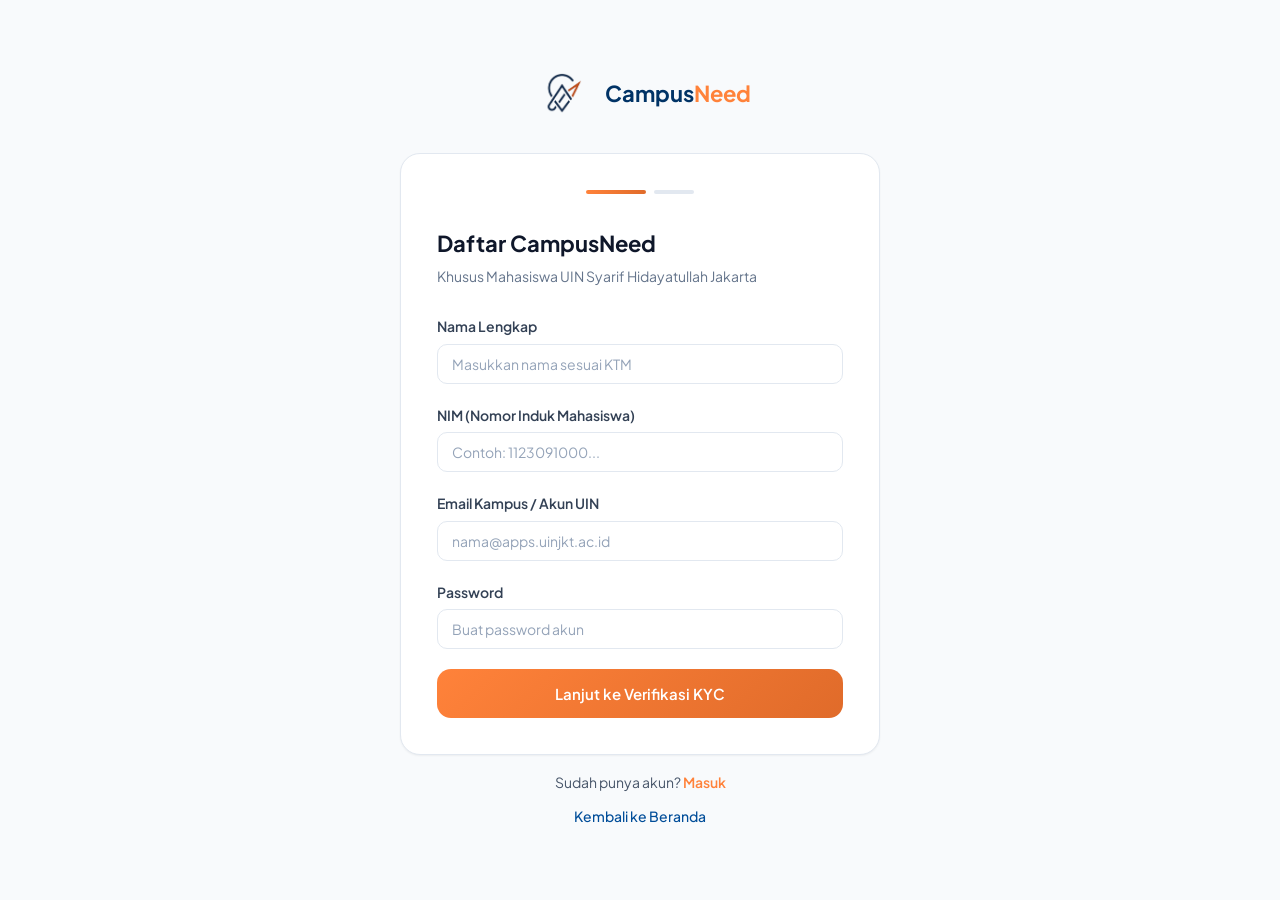
==== daftar.html @ 5a242e69 "initial commit" ====
<!DOCTYPE html>
<html lang="id">
<head>
  <meta charset="UTF-8" />
  <meta name="viewport" content="width=device-width, initial-scale=1.0" />
  <title>Daftar Akun — CampusNeed</title>
  <link href="https://fonts.googleapis.com/css2?family=Plus+Jakarta+Sans:wght@400;500;600;700;800&display=swap" rel="stylesheet" />
  <link rel="stylesheet" href="dashboard-style.css" />
</head>
<body style="display: flex; justify-content: center; align-items: center; min-height: 100vh; padding: 20px;">

  <div style="width: 100%; max-width: 480px;">
    <!-- Logo -->
    <div style="text-align: center; margin-bottom: 32px;">
      <a href="index.html" style="display: inline-flex; align-items: center; gap: 10px; text-decoration: none;">
        <img src="logo-tr.png" alt="CampusNeed" style="height: 42px;">
        <span style="font-size: 22px; font-weight: 700; color: var(--blue-800);">Campus<span style="color: var(--orange-600);">Need</span></span>
      </a>
    </div>

    <div class="card" style="padding: 36px;">
      <!-- Step Indicator -->
      <div class="step-indicator">
        <div class="step-dot active" id="dot1"></div>
        <div class="step-dot" id="dot2"></div>
      </div>

      <!-- Step 1: Data Diri -->
      <div class="form-step active" id="step1">
        <h2 style="font-size: 22px; font-weight: 700; color: var(--slate-900); margin-bottom: 4px;">Daftar CampusNeed</h2>
        <p style="font-size: 14px; color: var(--slate-500); margin-bottom: 28px;">Khusus Mahasiswa UIN Syarif Hidayatullah Jakarta</p>

        <div class="form-group">
          <label class="form-label" for="nama">Nama Lengkap</label>
          <input type="text" id="nama" class="form-input" placeholder="Masukkan nama sesuai KTM" required />
        </div>

        <div class="form-group">
          <label class="form-label" for="nim">NIM (Nomor Induk Mahasiswa)</label>
          <input type="text" id="nim" class="form-input" placeholder="Contoh: 1123091000..." required />
        </div>

        <div class="form-group">
          <label class="form-label" for="email">Email Kampus / Akun UIN</label>
          <input type="email" id="email" class="form-input" placeholder="nama@apps.uinjkt.ac.id" required />
        </div>

        <div class="form-group">
          <label class="form-label" for="password">Password</label>
          <input type="password" id="password" class="form-input" placeholder="Buat password akun" required />
        </div>

        <button type="button" class="btn btn-primary btn-block btn-lg" onclick="goToStep2()">Lanjut ke Verifikasi KYC</button>
      </div>

      <!-- Step 2: KYC Verification -->
      <div class="form-step" id="step2">
        <h2 style="font-size: 22px; font-weight: 700; color: var(--slate-900); margin-bottom: 4px;">Verifikasi Identitas (KYC)</h2>
        <p style="font-size: 14px; color: var(--slate-500); margin-bottom: 28px;">Upload foto KTP dan selfie dengan KTP untuk keamanan transaksi</p>

        <!-- Upload KTP -->
        <div class="form-group">
          <label class="form-label">Foto KTP</label>
          <div class="file-upload-area" id="ktpUploadArea" onclick="document.getElementById('ktpFile').click()">
            <input type="file" id="ktpFile" accept="image/*" style="display: none;" onchange="previewFile(this, 'ktpPreview', 'ktpUploadArea')" />
            <div class="file-upload-icon">
              <svg width="40" height="40" viewBox="0 0 24 24" fill="none" stroke="var(--slate-400)" stroke-width="1.5"><rect x="2" y="5" width="20" height="14" rx="2"/><line x1="2" y1="10" x2="22" y2="10"/></svg>
            </div>
            <div class="file-upload-text">Klik untuk upload <strong>foto KTP</strong></div>
            <p style="font-size: 12px; color: var(--slate-400); margin-top: 4px;">JPG, PNG - Maks 5MB</p>
            <img id="ktpPreview" class="file-preview" style="display: none;" />
          </div>
        </div>

        <!-- Upload Selfie with KTP -->
        <div class="form-group">
          <label class="form-label">Selfie dengan KTP</label>
          <div class="file-upload-area" id="selfieUploadArea" onclick="document.getElementById('selfieFile').click()">
            <input type="file" id="selfieFile" accept="image/*" style="display: none;" onchange="previewFile(this, 'selfiePreview', 'selfieUploadArea')" />
            <div class="file-upload-icon">
              <svg width="40" height="40" viewBox="0 0 24 24" fill="none" stroke="var(--slate-400)" stroke-width="1.5"><path d="M20 21v-2a4 4 0 0 0-4-4H8a4 4 0 0 0-4 4v2"/><circle cx="12" cy="7" r="4"/></svg>
            </div>
            <div class="file-upload-text">Klik untuk upload <strong>selfie sambil pegang KTP</strong></div>
            <p style="font-size: 12px; color: var(--slate-400); margin-top: 4px;">Pastikan wajah dan KTP terlihat jelas</p>
            <img id="selfiePreview" class="file-preview" style="display: none;" />
          </div>
        </div>

        <div style="display: flex; gap: 12px; margin-top: 8px;">
          <button type="button" class="btn btn-outline" style="flex: 1;" onclick="goToStep1()">Kembali</button>
          <button type="button" class="btn btn-primary btn-lg" style="flex: 2;" onclick="submitRegistration()">Daftar Sekarang</button>
        </div>
      </div>
    </div>

    <p style="text-align: center; margin-top: 16px; font-size: 14px; color: var(--slate-600);">
      Sudah punya akun? <a href="login.html" style="color: var(--orange-600); font-weight: 600; text-decoration: none;">Masuk</a>
    </p>
    <a href="index.html" style="display: block; text-align: center; margin-top: 12px; color: var(--blue-600); text-decoration: none; font-size: 14px; font-weight: 500;">Kembali ke Beranda</a>
  </div>

  <!-- Toast Container -->
  <div class="toast-container"></div>

  <script>
    // Step navigation
    function goToStep2() {
      const nama = document.getElementById('nama').value.trim();
      const nim = document.getElementById('nim').value.trim();
      const email = document.getElementById('email').value.trim();
      const password = document.getElementById('password').value.trim();

      if (!nama || !nim || !email || !password) {
        showToastLocal('Harap lengkapi semua field', 'error');
        return;
      }

      document.getElementById('step1').classList.remove('active');
      document.getElementById('step2').classList.add('active');
      document.getElementById('dot1').classList.remove('active');
      document.getElementById('dot1').classList.add('done');
      document.getElementById('dot2').classList.add('active');
    }

    function goToStep1() {
      document.getElementById('step2').classList.remove('active');
      document.getElementById('step1').classList.add('active');
      document.getElementById('dot2').classList.remove('active');
      document.getElementById('dot1').classList.remove('done');
      document.getElementById('dot1').classList.add('active');
    }

    // File preview
    function previewFile(input, previewId, areaId) {
      const preview = document.getElementById(previewId);
      const area = document.getElementById(areaId);
      
      if (input.files && input.files[0]) {
        const reader = new FileReader();
        reader.onload = function(e) {
          preview.src = e.target.result;
          preview.style.display = 'block';
          area.classList.add('has-file');
        };
        reader.readAsDataURL(input.files[0]);
      }
    }

    // Submit registration
    function submitRegistration() {
      const ktpFile = document.getElementById('ktpFile').files[0];
      const selfieFile = document.getElementById('selfieFile').files[0];

      if (!ktpFile || !selfieFile) {
        showToastLocal('Harap upload foto KTP dan selfie dengan KTP', 'error');
        return;
      }

      // Save user data to localStorage
      const userData = {
        nama: document.getElementById('nama').value.trim(),
        nim: document.getElementById('nim').value.trim(),
        email: document.getElementById('email').value.trim(),
        verified: true,
        isSeller: false,
        registeredAt: new Date().toISOString()
      };

      localStorage.setItem('campusneed_user', JSON.stringify(userData));

      // Save password for login verification
      const password = document.getElementById('password').value.trim();
      localStorage.setItem('campusneed_password', password);

      showToastLocal('Pendaftaran berhasil! Akun Anda telah terverifikasi.', 'success');

      // Redirect to dashboard after short delay
      setTimeout(() => {
        window.location.href = 'dashboard.html';
      }, 1500);
    }

    // Inline toast (since app.js may not be loaded on this page)
    function showToastLocal(message, type = 'info') {
      let container = document.querySelector('.toast-container');
      if (!container) {
        container = document.createElement('div');
        container.className = 'toast-container';
        document.body.appendChild(container);
      }

      const colors = { success: '#16a34a', error: '#dc2626', info: '#2563eb' };
      const toast = document.createElement('div');
      toast.className = `toast toast-${type}`;
      toast.innerHTML = `
        <span style="font-size: 14px; font-weight: 500; color: var(--slate-800);">${message}</span>
        <button class="toast-close" onclick="this.parentElement.remove()" style="margin-left: auto; background: none; border: none; cursor: pointer; color: var(--slate-400); padding: 4px;">&#10005;</button>
      `;
      container.appendChild(toast);
      setTimeout(() => { toast.style.opacity = '0'; setTimeout(() => toast.remove(), 300); }, 3000);
    }
  </script>

</body>
</html>
---- dashboard-style.css ----
/* ============================================================
   dashboard-style.css — CampusNeed App Pages
   Shared stylesheet: biru aesthetic profesional + Gen Z
   ============================================================ */

/* Reset */
*, *::before, *::after {
  box-sizing: border-box;
  margin: 0;
  padding: 0;
}

:root {
  /* Deep Navy Blue palette */
  --blue-900: #001a33;
  --blue-800: #003366;
  --blue-700: #004080;
  --blue-600: #004d99;
  --blue-500: #005cb3;
  --blue-400: #3380b3;
  --blue-300: #6699cc;
  --blue-200: #99b3cc;
  --blue-100: #ccd9e6;
  --blue-50:  #e8eff5;

  /* Energetic Orange Terracotta palette */
  --orange-600: #FF823A;
  --orange-500: #FF9557;
  --orange-400: #FFa873;
  --orange-300: #FFBB90;
  --orange-200: #FFCEAC;
  --orange-100: #FFE1C9;
  --orange-50:  #FFF4EB;

  --slate-900: #0f172a;
  --slate-800: #1e293b;
  --slate-700: #334155;
  --slate-600: #475569;
  --slate-500: #64748b;
  --slate-400: #94a3b8;
  --slate-300: #cbd5e1;
  --slate-200: #e2e8f0;
  --slate-100: #f1f5f9;
  --slate-50:  #f8fafc;

  --white: #ffffff;
  --success: #16a34a;
  --success-light: #dcfce7;
  --warning: #d97706;
  --warning-light: #fef3c7;
  --danger: #dc2626;
  --danger-light: #fee2e2;
  --accent-purple: #FF823A;
  --accent-pink: #FF9557;

  --shadow-sm: 0 1px 2px rgba(0,0,0,0.05);
  --shadow-md: 0 4px 6px -1px rgba(0,0,0,0.07), 0 2px 4px -2px rgba(0,0,0,0.05);
  --shadow-lg: 0 10px 15px -3px rgba(0,0,0,0.08), 0 4px 6px -4px rgba(0,0,0,0.04);
  --shadow-xl: 0 20px 25px -5px rgba(0,0,0,0.08), 0 8px 10px -6px rgba(0,0,0,0.04);

  --radius-sm: 6px;
  --radius-md: 10px;
  --radius-lg: 14px;
  --radius-xl: 20px;
  --radius-full: 9999px;
}

html { scroll-behavior: smooth; }

body {
  font-family: 'Plus Jakarta Sans', sans-serif;
  color: var(--slate-800);
  background: var(--slate-50);
  line-height: 1.6;
  overflow-x: hidden;
  min-height: 100vh;
}

a { text-decoration: none; color: inherit; }
img { max-width: 100%; display: block; }

/* ============================================================
   ANIMATIONS
   ============================================================ */
@keyframes fadeInUp {
  from { opacity: 0; transform: translateY(30px); }
  to { opacity: 1; transform: translateY(0); }
}

@keyframes fadeIn {
  from { opacity: 0; }
  to { opacity: 1; }
}

@keyframes slideUp {
  from { opacity: 0; transform: translateY(20px); }
  to { opacity: 1; transform: translateY(0); }
}

@keyframes scaleIn {
  from { opacity: 0; transform: scale(0.9); }
  to { opacity: 1; transform: scale(1); }
}

@keyframes shimmer {
  0% { transform: translateX(-100%); }
  100% { transform: translateX(100%); }
}

@keyframes pulse {
  0%, 100% { opacity: 1; }
  50% { opacity: 0.5; }
}

.reveal-card {
  animation: fadeInUp 0.6s ease-out both;
}

/* ============================================================
   NAVBAR
   ============================================================ */
.app-navbar {
  position: sticky;
  top: 0;
  z-index: 100;
  background: rgba(255, 255, 255, 0.85);
  backdrop-filter: blur(20px);
  -webkit-backdrop-filter: blur(20px);
  border-bottom: 1px solid rgba(226, 232, 240, 0.5);
  padding: 0 24px;
  box-shadow: var(--shadow-sm);
}

.app-navbar-inner {
  max-width: 1280px;
  margin: 0 auto;
  height: 64px;
  display: flex;
  align-items: center;
  justify-content: space-between;
  gap: 20px;
}

.app-logo {
  display: flex;
  align-items: center;
  gap: 10px;
  text-decoration: none;
  flex-shrink: 0;
}

.app-logo-img { height: 36px; width: auto; object-fit: contain; }

.app-logo-text {
  font-size: 18px;
  font-weight: 700;
  color: var(--blue-800);
  letter-spacing: -0.3px;
}

.app-logo-text span { color: var(--orange-600); }

.app-search {
  flex: 1;
  max-width: 480px;
  position: relative;
}

.app-search input {
  width: 100%;
  padding: 10px 16px 10px 42px;
  border: 1px solid var(--slate-200);
  border-radius: var(--radius-full);
  font-family: inherit;
  font-size: 14px;
  color: var(--slate-800);
  background: var(--slate-50);
  transition: all 0.3s;
  outline: none;
}

.app-search input:focus {
  border-color: var(--blue-500);
  background: var(--white);
  box-shadow: 0 0 0 4px rgba(255, 130, 58, 0.1);
}

.app-search input::placeholder { color: var(--slate-400); }

.app-search-icon {
  position: absolute;
  left: 14px;
  top: 50%;
  transform: translateY(-50%);
  color: var(--slate-400);
  pointer-events: none;
}

.app-nav-actions {
  display: flex;
  align-items: center;
  gap: 8px;
  flex-shrink: 0;
}

.app-nav-btn {
  width: 40px;
  height: 40px;
  border-radius: var(--radius-md);
  border: none;
  background: transparent;
  color: var(--slate-600);
  cursor: pointer;
  display: flex;
  align-items: center;
  justify-content: center;
  position: relative;
  transition: all 0.3s;
}

.app-nav-btn:hover {
  background: var(--blue-50);
  color: var(--blue-600);
  transform: scale(1.05);
}

.cart-badge {
  position: absolute;
  top: 2px;
  right: 2px;
  background: linear-gradient(135deg, var(--orange-600), var(--blue-600));
  color: var(--white);
  font-size: 10px;
  font-weight: 700;
  width: 18px;
  height: 18px;
  border-radius: 50%;
  display: flex;
  align-items: center;
  justify-content: center;
  line-height: 1;
}

.cart-badge:empty,
.cart-badge[data-count="0"] { display: none; }

.user-menu-btn {
  display: flex;
  align-items: center;
  gap: 8px;
  padding: 6px 12px 6px 6px;
  border-radius: var(--radius-full);
  border: 1px solid var(--slate-200);
  background: var(--white);
  cursor: pointer;
  transition: all 0.3s;
}

.user-menu-btn:hover {
  border-color: var(--blue-300);
  background: var(--blue-50);
  transform: scale(1.02);
}

.user-avatar {
  width: 32px;
  height: 32px;
  border-radius: 50%;
  background: linear-gradient(135deg, var(--orange-600), var(--blue-600));
  color: var(--white);
  display: flex;
  align-items: center;
  justify-content: center;
  font-size: 13px;
  font-weight: 700;
}

.user-name {
  font-size: 13px;
  font-weight: 600;
  color: var(--slate-700);
  max-width: 120px;
  overflow: hidden;
  text-overflow: ellipsis;
  white-space: nowrap;
}

.dropdown { position: relative; }

.dropdown-menu {
  display: none;
  position: absolute;
  top: calc(100% + 8px);
  right: 0;
  background: var(--white);
  border: 1px solid var(--slate-200);
  border-radius: var(--radius-lg);
  box-shadow: var(--shadow-xl);
  min-width: 220px;
  padding: 6px;
  z-index: 200;
  animation: slideUp 0.2s ease;
}

.dropdown-menu.show { display: block; }

.dropdown-item {
  display: flex;
  align-items: center;
  gap: 10px;
  padding: 10px 14px;
  font-size: 14px;
  font-weight: 500;
  color: var(--slate-700);
  border-radius: var(--radius-sm);
  cursor: pointer;
  transition: all 0.2s;
}

.dropdown-item:hover {
  background: var(--blue-50);
  color: var(--blue-700);
  transform: translateX(2px);
}

.dropdown-divider {
  height: 1px;
  background: var(--slate-100);
  margin: 4px 0;
}

/* ============================================================
   CONTAINERS
   ============================================================ */
.app-container { max-width: 1280px; margin: 0 auto; padding: 24px; }
.app-container-sm { max-width: 640px; margin: 0 auto; padding: 24px; }
.app-container-md { max-width: 800px; margin: 0 auto; padding: 24px; }

/* ============================================================
   PAGE HEADER
   ============================================================ */
.page-header { margin-bottom: 24px; animation: fadeInUp 0.6s ease; }
.page-header h1 { font-size: 24px; font-weight: 700; color: var(--slate-900); margin-bottom: 4px; }
.page-header p { font-size: 14px; color: var(--slate-500); }

.welcome-box {
  background: linear-gradient(135deg, var(--orange-600) 0%, var(--blue-800) 100%);
  border-radius: var(--radius-xl);
  padding: 32px;
  color: var(--white);
  margin-bottom: 32px;
  position: relative;
  overflow: hidden;
  animation: fadeInUp 0.6s ease;
}

.welcome-box::before {
  content: '';
  position: absolute;
  top: -60px; right: -60px;
  width: 200px; height: 200px;
  background: rgba(255,255,255,0.1);
  border-radius: 50%;
}

.welcome-box::after {
  content: '';
  position: absolute;
  bottom: -40px; left: -40px;
  width: 120px; height: 120px;
  background: rgba(255,255,255,0.06);
  border-radius: 50%;
}

.welcome-box h2 { font-size: 22px; font-weight: 700; margin-bottom: 4px; position: relative; z-index: 1; }
.welcome-box p { font-size: 14px; opacity: 0.85; position: relative; z-index: 1; }

/* ============================================================
   TABS
   ============================================================ */
.tab-group {
  display: flex;
  gap: 4px;
  background: var(--slate-100);
  padding: 4px;
  border-radius: var(--radius-full);
  margin-bottom: 24px;
  width: fit-content;
}

.tab-btn {
  padding: 10px 24px;
  border: none;
  border-radius: var(--radius-full);
  font-family: inherit;
  font-size: 14px;
  font-weight: 600;
  color: var(--slate-500);
  background: transparent;
  cursor: pointer;
  transition: all 0.3s cubic-bezier(0.16, 1, 0.3, 1);
}

.tab-btn.active {
  background: var(--white);
  color: var(--blue-700);
  box-shadow: var(--shadow-md);
}

.tab-btn:hover:not(.active) { color: var(--slate-700); }

/* ============================================================
   CATEGORY PILLS
   ============================================================ */
.category-row {
  display: flex;
  gap: 12px;
  overflow-x: auto;
  padding-bottom: 8px;
  margin-bottom: 24px;
  scrollbar-width: none;
}

.category-row::-webkit-scrollbar { display: none; }

.category-pill {
  display: flex;
  flex-direction: column;
  align-items: center;
  gap: 8px;
  padding: 14px 18px;
  background: var(--white);
  border: 1px solid var(--slate-200);
  border-radius: var(--radius-lg);
  cursor: pointer;
  transition: all 0.3s cubic-bezier(0.16, 1, 0.3, 1);
  flex-shrink: 0;
  min-width: 90px;
}

.category-pill:hover {
  border-color: var(--blue-300);
  background: var(--blue-50);
  transform: translateY(-2px);
}

.category-pill.active {
  border-color: var(--blue-600);
  background: var(--blue-50);
  box-shadow: 0 4px 12px rgba(255, 130, 58, 0.15);
}

.category-pill-icon {
  width: 40px; height: 40px;
  border-radius: var(--radius-md);
  background: var(--blue-50);
  display: flex;
  align-items: center;
  justify-content: center;
  color: var(--blue-600);
  transition: all 0.3s;
}

.category-pill.active .category-pill-icon {
  background: linear-gradient(135deg, var(--orange-600), var(--blue-600));
  color: var(--white);
}

.category-pill-label {
  font-size: 12px;
  font-weight: 600;
  color: var(--slate-600);
  text-align: center;
  white-space: nowrap;
}

.category-pill.active .category-pill-label { color: var(--blue-700); }

/* ============================================================
   PRODUCT CARDS
   ============================================================ */
.product-grid {
  display: grid;
  grid-template-columns: repeat(auto-fill, minmax(260px, 1fr));
  gap: 20px;
  margin-bottom: 32px;
}

.product-card {
  background: var(--white);
  border: 1px solid var(--slate-200);
  border-radius: var(--radius-xl);
  overflow: hidden;
  transition: all 0.4s cubic-bezier(0.16, 1, 0.3, 1);
  cursor: pointer;
  display: flex;
  flex-direction: column;
}

.product-card:hover {
  border-color: var(--blue-300);
  box-shadow: 0 20px 40px rgba(255, 130, 58, 0.1);
  transform: translateY(-6px);
}

.product-card-img-wrap {
  position: relative;
  overflow: hidden;
}

.product-card-img {
  width: 100%;
  height: 200px;
  object-fit: cover;
  background: var(--slate-100);
  transition: transform 0.5s;
}

.product-card:hover .product-card-img {
  transform: scale(1.05);
}

.product-card-body {
  padding: 16px;
  display: flex;
  flex-direction: column;
  flex-grow: 1;
}

.product-card-badge {
  display: inline-flex;
  align-items: center;
  gap: 4px;
  padding: 4px 10px;
  border-radius: var(--radius-full);
  font-size: 11px;
  font-weight: 700;
  text-transform: uppercase;
  letter-spacing: 0.5px;
  width: fit-content;
  margin-bottom: 8px;
}

.badge-sewa {
  background: linear-gradient(135deg, var(--blue-100), rgba(255, 130, 58, 0.1));
  color: var(--blue-700);
}

.badge-preloved {
  background: var(--slate-100);
  color: var(--slate-700);
}

/* COD Badge */
.cod-badge {
  position: absolute;
  top: 12px;
  right: 12px;
  background: linear-gradient(135deg, var(--success), #059669);
  color: white;
  font-size: 10px;
  font-weight: 700;
  padding: 4px 10px;
  border-radius: var(--radius-full);
  text-transform: uppercase;
  letter-spacing: 0.5px;
  box-shadow: 0 2px 8px rgba(22, 163, 74, 0.3);
}

.product-card-title {
  font-size: 15px;
  font-weight: 600;
  color: var(--slate-800);
  margin-bottom: 6px;
  line-height: 1.4;
}

.product-card-price {
  font-size: 17px;
  font-weight: 700;
  color: var(--blue-700);
  margin-bottom: 8px;
}

.product-card-meta {
  font-size: 12px;
  color: var(--slate-500);
  display: flex;
  align-items: center;
  gap: 6px;
  margin-top: auto;
}

.product-card-meta svg { flex-shrink: 0; }

.product-card-rating {
  display: flex;
  align-items: center;
  gap: 4px;
  margin-top: 6px;
}

.rating-stars {
  display: flex;
  gap: 1px;
}

.rating-value {
  font-size: 12px;
  font-weight: 600;
  color: var(--slate-600);
  margin-left: 2px;
}

.product-card-distance {
  font-size: 12px;
  color: var(--slate-400);
  display: flex;
  align-items: center;
  gap: 4px;
  margin-top: 6px;
}

/* ============================================================
   BUTTONS
   ============================================================ */
.btn {
  display: inline-flex;
  align-items: center;
  justify-content: center;
  gap: 8px;
  padding: 10px 20px;
  border: none;
  border-radius: var(--radius-md);
  font-family: inherit;
  font-size: 14px;
  font-weight: 600;
  cursor: pointer;
  transition: all 0.3s cubic-bezier(0.16, 1, 0.3, 1);
  line-height: 1.4;
  position: relative;
  overflow: hidden;
}

.btn-primary {
  background: linear-gradient(135deg, var(--orange-600), #e06b2a);
  color: var(--white);
}

.btn-primary:hover {
  transform: translateY(-2px);
  box-shadow: 0 8px 24px rgba(255, 130, 58, 0.35);
}

.btn-secondary {
  background: var(--blue-50);
  color: var(--blue-700);
  border: 1px solid var(--blue-200);
}

.btn-secondary:hover { background: var(--blue-100); }

.btn-outline {
  background: transparent;
  color: var(--slate-600);
  border: 1px solid var(--slate-200);
}

.btn-outline:hover {
  background: var(--slate-50);
  border-color: var(--slate-300);
}

.btn-success { background: var(--success); color: var(--white); }
.btn-success:hover { opacity: 0.9; transform: translateY(-1px); }

.btn-danger { background: var(--danger); color: var(--white); }
.btn-danger:hover { opacity: 0.9; transform: translateY(-1px); }

.btn-lg { padding: 14px 28px; font-size: 15px; border-radius: var(--radius-lg); }
.btn-block { width: 100%; }
.btn-icon { padding: 10px; }

/* ============================================================
   CARDS
   ============================================================ */
.card {
  background: var(--white);
  border: 1px solid var(--slate-200);
  border-radius: var(--radius-xl);
  padding: 24px;
  box-shadow: var(--shadow-sm);
  transition: all 0.3s;
}

.card:hover {
  box-shadow: var(--shadow-md);
}

/* ============================================================
   FORMS
   ============================================================ */
.form-group { margin-bottom: 20px; }

.form-label {
  display: block;
  font-weight: 600;
  font-size: 14px;
  margin-bottom: 6px;
  color: var(--slate-700);
}

.form-input,
.form-select,
.form-textarea {
  width: 100%;
  padding: 10px 14px;
  border: 1px solid var(--slate-200);
  border-radius: var(--radius-md);
  font-family: inherit;
  font-size: 14px;
  color: var(--slate-800);
  background: var(--white);
  transition: all 0.3s;
  outline: none;
}

.form-input:focus,
.form-select:focus,
.form-textarea:focus {
  border-color: var(--blue-500);
  box-shadow: 0 0 0 4px rgba(255, 130, 58, 0.1);
}

.form-input::placeholder,
.form-textarea::placeholder { color: var(--slate-400); }

.form-textarea { resize: vertical; min-height: 80px; }

.file-upload-area {
  border: 2px dashed var(--slate-200);
  border-radius: var(--radius-lg);
  padding: 32px;
  text-align: center;
  cursor: pointer;
  transition: all 0.3s;
  background: var(--slate-50);
}

.file-upload-area:hover {
  border-color: var(--blue-400);
  background: var(--blue-50);
  transform: scale(1.01);
}

.file-upload-area.has-file {
  border-color: var(--blue-500);
  border-style: solid;
}

.file-upload-icon { color: var(--slate-400); margin-bottom: 8px; }
.file-upload-text { font-size: 14px; color: var(--slate-500); }
.file-upload-text strong { color: var(--blue-600); }

.file-preview {
  max-width: 200px;
  max-height: 150px;
  object-fit: cover;
  border-radius: var(--radius-md);
  margin: 12px auto 0;
}

/* ============================================================
   BADGES
   ============================================================ */
.badge {
  display: inline-flex;
  align-items: center;
  gap: 4px;
  padding: 4px 10px;
  border-radius: var(--radius-full);
  font-size: 12px;
  font-weight: 600;
}

.badge-blue { background: var(--blue-100); color: var(--blue-700); }
.badge-green { background: var(--success-light); color: var(--success); }
.badge-yellow { background: var(--warning-light); color: var(--warning); }
.badge-red { background: var(--danger-light); color: var(--danger); }
.badge-purple { background: rgba(255, 130, 58, 0.1); color: var(--accent-purple); }

/* ============================================================
   TOAST
   ============================================================ */
.toast-container {
  position: fixed;
  top: 80px;
  right: 24px;
  z-index: 9999;
  display: flex;
  flex-direction: column;
  gap: 8px;
}

.toast {
  background: var(--white);
  border: 1px solid var(--slate-200);
  border-radius: var(--radius-lg);
  padding: 14px 20px;
  box-shadow: var(--shadow-xl);
  display: flex;
  align-items: center;
  gap: 12px;
  font-size: 14px;
  font-weight: 500;
  color: var(--slate-800);
  min-width: 300px;
  max-width: 420px;
  animation: toastIn 0.4s cubic-bezier(0.16, 1, 0.3, 1);
}

.toast.toast-success { border-left: 4px solid var(--success); }
.toast.toast-error { border-left: 4px solid var(--danger); }
.toast.toast-info { border-left: 4px solid var(--blue-600); }
.toast-icon { flex-shrink: 0; }
.toast-close { margin-left: auto; background: none; border: none; color: var(--slate-400); cursor: pointer; padding: 4px; }

@keyframes toastIn {
  from { transform: translateX(120%); opacity: 0; }
  to { transform: translateX(0); opacity: 1; }
}

@keyframes toastOut {
  from { transform: translateX(0); opacity: 1; }
  to { transform: translateX(120%); opacity: 0; }
}

/* ============================================================
   MODAL
   ============================================================ */
.modal-overlay {
  display: none;
  position: fixed;
  top: 0; left: 0; width: 100%; height: 100%;
  background: rgba(15, 23, 42, 0.5);
  backdrop-filter: blur(4px);
  z-index: 1000;
  justify-content: center;
  align-items: center;
}

.modal-overlay.show { display: flex; }

.modal-content {
  background: var(--white);
  border-radius: var(--radius-xl);
  padding: 32px;
  width: 100%;
  max-width: 480px;
  max-height: 90vh;
  overflow-y: auto;
  box-shadow: var(--shadow-xl);
  animation: scaleIn 0.3s cubic-bezier(0.16, 1, 0.3, 1);
}

.modal-header {
  display: flex;
  align-items: center;
  justify-content: space-between;
  margin-bottom: 20px;
}

.modal-header h3 { font-size: 18px; font-weight: 700; color: var(--slate-900); }

.modal-close {
  width: 32px; height: 32px;
  border-radius: 50%;
  border: none;
  background: var(--slate-100);
  color: var(--slate-500);
  cursor: pointer;
  display: flex;
  align-items: center;
  justify-content: center;
  transition: all 0.2s;
}

.modal-close:hover { background: var(--slate-200); color: var(--slate-700); }

/* ============================================================
   CHAT MODAL
   ============================================================ */
.chat-modal-overlay {
  position: fixed;
  top: 0; left: 0; width: 100%; height: 100%;
  background: rgba(15, 23, 42, 0.3);
  backdrop-filter: blur(4px);
  z-index: 1500;
  opacity: 0;
  transition: opacity 0.3s;
}

.chat-modal-overlay.show { opacity: 1; }

.chat-modal {
  position: fixed;
  bottom: 24px;
  right: 24px;
  width: 380px;
  height: 520px;
  background: var(--white);
  border-radius: var(--radius-xl);
  box-shadow: 0 24px 48px rgba(0,0,0,0.15);
  z-index: 1501;
  display: flex;
  flex-direction: column;
  overflow: hidden;
  transform: translateY(20px) scale(0.95);
  opacity: 0;
  transition: all 0.4s cubic-bezier(0.16, 1, 0.3, 1);
}

.chat-modal.open {
  transform: translateY(0) scale(1);
  opacity: 1;
}

.chat-header {
  display: flex;
  align-items: center;
  justify-content: space-between;
  padding: 16px 20px;
  background: linear-gradient(135deg, var(--orange-600), var(--blue-800));
  color: white;
}

.chat-header-info {
  display: flex;
  align-items: center;
  gap: 12px;
}

.chat-avatar {
  width: 36px; height: 36px;
  border-radius: 50%;
  background: rgba(255,255,255,0.2);
  display: flex;
  align-items: center;
  justify-content: center;
  font-size: 13px;
  font-weight: 700;
}

.chat-seller-name { font-size: 14px; font-weight: 600; }
.chat-status { font-size: 11px; opacity: 0.8; }

.chat-header .modal-close {
  background: rgba(255,255,255,0.15);
  color: white;
}

.chat-header .modal-close:hover {
  background: rgba(255,255,255,0.25);
}

.chat-body {
  flex: 1;
  overflow-y: auto;
  padding: 16px;
  display: flex;
  flex-direction: column;
  gap: 8px;
  background: var(--slate-50);
}

.chat-welcome {
  text-align: center;
  padding: 40px 20px;
  color: var(--slate-500);
  font-size: 14px;
}

.chat-bubble {
  max-width: 80%;
  padding: 10px 14px;
  border-radius: 16px;
  font-size: 14px;
  line-height: 1.5;
  animation: slideUp 0.3s ease;
}

.chat-user {
  align-self: flex-end;
  background: linear-gradient(135deg, var(--orange-600), var(--blue-600));
  color: white;
  border-bottom-right-radius: 4px;
}

.chat-seller {
  align-self: flex-start;
  background: var(--white);
  color: var(--slate-800);
  border: 1px solid var(--slate-200);
  border-bottom-left-radius: 4px;
}

.chat-time {
  font-size: 10px;
  opacity: 0.6;
  margin-top: 4px;
}

.chat-footer {
  display: flex;
  gap: 8px;
  padding: 12px 16px;
  border-top: 1px solid var(--slate-200);
  background: var(--white);
}

.chat-footer input {
  flex: 1;
  padding: 10px 14px;
  border: 1px solid var(--slate-200);
  border-radius: var(--radius-full);
  font-family: inherit;
  font-size: 14px;
  outline: none;
  transition: all 0.3s;
}

.chat-footer input:focus {
  border-color: var(--blue-500);
  box-shadow: 0 0 0 3px rgba(255, 130, 58, 0.1);
}

.chat-send-btn {
  width: 40px; height: 40px;
  border-radius: 50%;
  border: none;
  background: linear-gradient(135deg, var(--orange-600), #e06b2a);
  color: white;
  cursor: pointer;
  display: flex;
  align-items: center;
  justify-content: center;
  transition: all 0.3s;
  flex-shrink: 0;
}

.chat-send-btn:hover {
  transform: scale(1.1);
  box-shadow: 0 4px 12px rgba(255, 130, 58, 0.3);
}

/* ============================================================
   TIMELINE
   ============================================================ */
.timeline { position: relative; padding: 24px 0; }

.timeline::before {
  content: '';
  position: absolute;
  left: 24px; top: 0; bottom: 0;
  width: 2px;
  background: linear-gradient(180deg, var(--blue-200), var(--slate-200));
}

.timeline-step {
  position: relative;
  padding-left: 60px;
  padding-bottom: 32px;
  transition: all 0.3s;
}

.timeline-step:last-child { padding-bottom: 0; }

.timeline-icon {
  position: absolute;
  left: 10px; top: 0;
  width: 30px; height: 30px;
  border-radius: 50%;
  background: var(--slate-200);
  display: flex;
  align-items: center;
  justify-content: center;
  color: var(--slate-500);
  z-index: 1;
  transition: all 0.4s;
}

.timeline-step.completed .timeline-icon {
  background: linear-gradient(135deg, var(--orange-600), var(--blue-600));
  color: var(--white);
}

.timeline-step.active .timeline-icon {
  background: var(--blue-100);
  color: var(--blue-600);
  box-shadow: 0 0 0 4px var(--blue-50);
  animation: pulse 2s ease infinite;
}

.timeline-title { font-size: 14px; font-weight: 600; color: var(--slate-800); margin-bottom: 2px; }
.timeline-step.completed .timeline-title { color: var(--blue-700); }
.timeline-desc { font-size: 13px; color: var(--slate-500); }

/* ============================================================
   LOADING
   ============================================================ */
.loader-overlay {
  display: none;
  position: fixed;
  top: 0; left: 0; width: 100%; height: 100%;
  background: rgba(15, 23, 42, 0.9);
  backdrop-filter: blur(8px);
  z-index: 2000;
  flex-direction: column;
  justify-content: center;
  align-items: center;
  color: var(--white);
}

.loader-overlay.show { display: flex; }

.spinner {
  border: 4px solid rgba(255,255,255,0.15);
  border-top: 4px solid var(--blue-400);
  border-radius: 50%;
  width: 44px; height: 44px;
  animation: spin 0.8s linear infinite;
  margin-bottom: 16px;
}

@keyframes spin {
  0% { transform: rotate(0deg); }
  100% { transform: rotate(360deg); }
}

/* ============================================================
   FILTER BAR
   ============================================================ */
.filter-bar {
  display: flex;
  align-items: center;
  gap: 12px;
  flex-wrap: wrap;
  margin-bottom: 24px;
  padding: 16px;
  background: var(--white);
  border: 1px solid var(--slate-200);
  border-radius: var(--radius-lg);
}

.filter-bar label { font-size: 13px; font-weight: 600; color: var(--slate-600); white-space: nowrap; }

/* ============================================================
   PRODUCT DETAIL
   ============================================================ */
.detail-layout {
  display: grid;
  grid-template-columns: 1fr 1fr;
  gap: 32px;
  margin-bottom: 32px;
  animation: fadeInUp 0.6s ease;
}

.detail-gallery {
  border-radius: var(--radius-xl);
  overflow: hidden;
}

.detail-gallery img {
  width: 100%;
  height: 400px;
  object-fit: cover;
  border-radius: var(--radius-xl);
}

.detail-info h1 { font-size: 24px; font-weight: 700; color: var(--slate-900); margin-bottom: 8px; }

.detail-price {
  font-size: 28px;
  font-weight: 700;
  color: var(--blue-700);
  margin-bottom: 16px;
}

.detail-price small { font-size: 14px; font-weight: 500; color: var(--slate-500); }

.detail-desc { font-size: 14px; color: var(--slate-600); line-height: 1.7; margin-bottom: 20px; }

.detail-meta-row {
  display: flex;
  align-items: center;
  gap: 8px;
  padding: 10px 0;
  border-bottom: 1px solid var(--slate-100);
  font-size: 14px;
  color: var(--slate-600);
}

.detail-meta-row svg { color: var(--blue-500); flex-shrink: 0; }
.detail-meta-row strong { color: var(--slate-800); }

.detail-actions {
  display: flex;
  gap: 12px;
  margin-top: 24px;
}

.stepper {
  display: flex;
  align-items: center;
  gap: 0;
  border: 1px solid var(--slate-200);
  border-radius: var(--radius-md);
  overflow: hidden;
  margin: 16px 0;
}

.stepper button {
  width: 40px; height: 40px;
  border: none;
  background: var(--slate-50);
  color: var(--slate-700);
  font-size: 18px;
  cursor: pointer;
  display: flex;
  align-items: center;
  justify-content: center;
  transition: all 0.2s;
}

.stepper button:hover { background: var(--blue-50); color: var(--blue-600); }

.stepper input {
  width: 60px; height: 40px;
  border: none;
  border-left: 1px solid var(--slate-200);
  border-right: 1px solid var(--slate-200);
  text-align: center;
  font-family: inherit;
  font-size: 15px;
  font-weight: 600;
  color: var(--slate-800);
  outline: none;
}

/* ============================================================
   SELLER REVIEWS SECTION
   ============================================================ */
.reviews-section {
  margin-top: 32px;
  padding-top: 24px;
  border-top: 1px solid var(--slate-200);
}

.review-card {
  display: flex;
  gap: 12px;
  padding: 16px;
  background: var(--slate-50);
  border-radius: var(--radius-lg);
  margin-bottom: 12px;
  transition: all 0.3s;
  animation: fadeInUp 0.4s ease both;
}

.review-card:hover {
  background: var(--blue-50);
  transform: translateX(4px);
}

.review-avatar {
  width: 36px; height: 36px;
  border-radius: 50%;
  background: linear-gradient(135deg, var(--orange-600), #e06b2a);
  display: flex;
  align-items: center;
  justify-content: center;
  color: white;
  font-size: 12px;
  font-weight: 700;
  flex-shrink: 0;
}

.review-content { flex: 1; }
.review-header { display: flex; align-items: center; justify-content: space-between; margin-bottom: 4px; }
.review-user { font-size: 13px; font-weight: 600; color: var(--slate-800); }
.review-date { font-size: 11px; color: var(--slate-400); }
.review-stars { display: flex; gap: 2px; margin-bottom: 4px; }
.review-text { font-size: 13px; color: var(--slate-600); line-height: 1.5; }

/* ============================================================
   CART SIDEBAR
   ============================================================ */
.cart-sidebar {
  position: fixed;
  top: 0; right: -400px;
  width: 400px; height: 100%;
  background: var(--white);
  box-shadow: -4px 0 24px rgba(0,0,0,0.1);
  z-index: 1001;
  transition: right 0.4s cubic-bezier(0.16, 1, 0.3, 1);
  display: flex;
  flex-direction: column;
}

.cart-sidebar.open { right: 0; }

.cart-sidebar-header {
  display: flex;
  align-items: center;
  justify-content: space-between;
  padding: 20px 24px;
  border-bottom: 1px solid var(--slate-200);
}

.cart-sidebar-header h3 { font-size: 18px; font-weight: 700; color: var(--slate-900); }

.cart-sidebar-body { flex: 1; overflow-y: auto; padding: 16px 24px; }

.cart-item {
  display: flex;
  gap: 12px;
  padding: 12px 0;
  border-bottom: 1px solid var(--slate-100);
  transition: all 0.2s;
}

.cart-item:hover { transform: translateX(4px); }

.cart-item-img {
  width: 64px; height: 64px;
  border-radius: var(--radius-md);
  object-fit: cover;
  background: var(--slate-100);
  flex-shrink: 0;
}

.cart-item-info { flex: 1; }
.cart-item-name { font-size: 14px; font-weight: 600; color: var(--slate-800); margin-bottom: 2px; }
.cart-item-price { font-size: 14px; font-weight: 700; color: var(--blue-700); }

.cart-item-remove {
  background: none;
  border: none;
  color: var(--slate-400);
  cursor: pointer;
  padding: 4px;
  transition: all 0.2s;
}

.cart-item-remove:hover { color: var(--danger); transform: scale(1.1); }

.cart-empty { text-align: center; padding: 48px 0; color: var(--slate-400); }

.cart-sidebar-footer { padding: 20px 24px; border-top: 1px solid var(--slate-200); }

.cart-total {
  display: flex;
  justify-content: space-between;
  align-items: center;
  margin-bottom: 16px;
  font-size: 16px;
  font-weight: 700;
  color: var(--slate-900);
}

.cart-overlay {
  display: none;
  position: fixed;
  top: 0; left: 0; width: 100%; height: 100%;
  background: rgba(15, 23, 42, 0.3);
  backdrop-filter: blur(4px);
  z-index: 1000;
}

.cart-overlay.show { display: block; }

/* ============================================================
   STEP FORM
   ============================================================ */
.step-indicator {
  display: flex;
  justify-content: center;
  gap: 8px;
  margin-bottom: 32px;
}

.step-dot {
  width: 40px; height: 4px;
  border-radius: 2px;
  background: var(--slate-200);
  transition: all 0.4s;
}

.step-dot.active { background: linear-gradient(90deg, var(--orange-600), #e06b2a); width: 60px; }
.step-dot.done { background: var(--blue-400); }

.form-step { display: none; }
.form-step.active { display: block; animation: fadeInUp 0.4s ease; }

/* ============================================================
   SELLER DASHBOARD
   ============================================================ */
.stat-cards {
  display: grid;
  grid-template-columns: repeat(auto-fit, minmax(200px, 1fr));
  gap: 16px;
  margin-bottom: 24px;
}

.stat-card {
  background: var(--white);
  border: 1px solid var(--slate-200);
  border-radius: var(--radius-xl);
  padding: 20px;
  transition: all 0.3s;
}

.stat-card:hover {
  transform: translateY(-4px);
  box-shadow: var(--shadow-lg);
}

.stat-card-label { font-size: 13px; color: var(--slate-500); margin-bottom: 4px; }

.stat-card-value {
  font-size: 28px;
  font-weight: 700;
  color: var(--slate-900);
  background: linear-gradient(135deg, var(--blue-800), var(--blue-700));
  -webkit-background-clip: text;
  -webkit-text-fill-color: transparent;
  background-clip: text;
}

/* ============================================================
   HISTORY PAGE TABS
   ============================================================ */
.history-tabs {
  display: flex;
  gap: 4px;
  overflow-x: auto;
  padding: 4px;
  background: var(--slate-100);
  border-radius: var(--radius-lg);
  margin-bottom: 24px;
  scrollbar-width: none;
}

.history-tabs::-webkit-scrollbar { display: none; }

.history-tab {
  padding: 8px 16px;
  border: none;
  border-radius: var(--radius-md);
  font-family: inherit;
  font-size: 13px;
  font-weight: 600;
  color: var(--slate-500);
  background: transparent;
  cursor: pointer;
  transition: all 0.3s;
  white-space: nowrap;
  flex-shrink: 0;
}

.history-tab.active {
  background: var(--white);
  color: var(--blue-700);
  box-shadow: var(--shadow-sm);
}

.history-tab:hover:not(.active) { color: var(--slate-700); }

/* Order Card */
.order-card {
  background: var(--white);
  border: 1px solid var(--slate-200);
  border-radius: var(--radius-lg);
  padding: 20px;
  margin-bottom: 12px;
  display: flex;
  align-items: center;
  gap: 16px;
  transition: all 0.3s;
  animation: fadeInUp 0.4s ease both;
}

.order-card:hover {
  border-color: var(--blue-300);
  box-shadow: var(--shadow-md);
  transform: translateX(4px);
}

.order-img {
  width: 64px; height: 64px;
  border-radius: var(--radius-md);
  object-fit: cover;
  background: var(--slate-100);
  flex-shrink: 0;
}

.order-info { flex: 1; }
.order-name { font-size: 14px; font-weight: 600; color: var(--slate-800); margin-bottom: 2px; }
.order-date { font-size: 12px; color: var(--slate-400); margin-bottom: 4px; }
.order-price { font-size: 15px; font-weight: 700; color: var(--blue-700); }

/* ============================================================
   ADMIN DASHBOARD
   ============================================================ */
.admin-table {
  width: 100%;
  border-collapse: collapse;
  font-size: 14px;
}

.admin-table th {
  text-align: left;
  padding: 12px 16px;
  background: var(--slate-50);
  color: var(--slate-600);
  font-weight: 600;
  font-size: 12px;
  text-transform: uppercase;
  letter-spacing: 0.5px;
  border-bottom: 1px solid var(--slate-200);
}

.admin-table td {
  padding: 14px 16px;
  border-bottom: 1px solid var(--slate-100);
  color: var(--slate-700);
}

.admin-table tr {
  transition: all 0.2s;
}

.admin-table tr:hover {
  background: var(--blue-50);
}

/* Kurir Selection */
.kurir-option {
  display: flex;
  align-items: center;
  gap: 14px;
  padding: 14px 16px;
  border: 2px solid var(--slate-200);
  border-radius: var(--radius-lg);
  margin-bottom: 8px;
  cursor: pointer;
  transition: all 0.3s;
  background: var(--white);
}

.kurir-option:hover { border-color: var(--blue-300); background: var(--blue-50); }
.kurir-option.active { border-color: var(--blue-600); background: var(--blue-50); }
.kurir-option.disabled { opacity: 0.5; cursor: not-allowed; pointer-events: none; }

.kurir-option input[type="radio"] { accent-color: var(--blue-600); }

.kurir-name { font-size: 14px; font-weight: 600; color: var(--slate-800); }
.kurir-estimate { font-size: 12px; color: var(--slate-500); }
.kurir-cost { font-size: 14px; font-weight: 700; color: var(--blue-700); margin-left: auto; }

/* Star Rating Input */
.star-rating {
  display: flex;
  gap: 4px;
  direction: rtl;
}

.star-rating input { display: none; }

.star-rating label {
  cursor: pointer;
  font-size: 28px;
  color: var(--slate-300);
  transition: all 0.2s;
}

.star-rating label:hover,
.star-rating label:hover ~ label,
.star-rating input:checked ~ label {
  color: #f59e0b;
  transform: scale(1.1);
}

/* Toggle Switch */
.toggle-switch {
  position: relative;
  display: inline-block;
  width: 48px;
  height: 26px;
}

.toggle-switch input { opacity: 0; width: 0; height: 0; }

.toggle-slider {
  position: absolute;
  cursor: pointer;
  top: 0; left: 0; right: 0; bottom: 0;
  background: var(--slate-300);
  border-radius: 26px;
  transition: all 0.3s;
}

.toggle-slider::before {
  content: '';
  position: absolute;
  height: 20px; width: 20px;
  left: 3px; bottom: 3px;
  background: white;
  border-radius: 50%;
  transition: all 0.3s;
  box-shadow: var(--shadow-sm);
}

.toggle-switch input:checked + .toggle-slider {
  background: linear-gradient(135deg, var(--orange-600), var(--blue-600));
}

.toggle-switch input:checked + .toggle-slider::before {
  transform: translateX(22px);
}

/* ============================================================
   RESPONSIVE
   ============================================================ */
@media (max-width: 768px) {
  .app-search { display: none; }
  .app-navbar-inner { height: 56px; padding: 0; }
  .user-name { display: none; }
  .app-container { padding: 16px; }

  .product-grid {
    grid-template-columns: repeat(2, 1fr);
    gap: 12px;
  }

  .product-card-img { height: 140px; }
  .product-card-body { padding: 12px; }
  .product-card-title { font-size: 13px; }
  .product-card-price { font-size: 15px; }

  .detail-layout { grid-template-columns: 1fr; gap: 20px; }
  .detail-gallery img { height: 280px; }

  .tab-group { width: 100%; }
  .tab-btn { flex: 1; text-align: center; padding: 10px 12px; font-size: 13px; }

  .filter-bar { flex-direction: column; align-items: stretch; }

  .cart-sidebar { width: 100%; right: -100%; }

  .welcome-box { padding: 20px; }
  .welcome-box h2 { font-size: 18px; }

  .category-pill { min-width: 76px; padding: 10px 14px; }
  .detail-actions { flex-direction: column; }

  .chat-modal { width: 100%; height: 100%; bottom: 0; right: 0; border-radius: 0; }

  .history-tabs { border-radius: var(--radius-md); }
}

@media (max-width: 480px) {
  .product-grid { grid-template-columns: 1fr; }
}

/* ============================================================
   UTILITIES
   ============================================================ */
.text-center { text-align: center; }
.text-blue { color: var(--blue-600); }
.text-muted { color: var(--slate-500); }
.mt-8 { margin-top: 8px; }
.mt-16 { margin-top: 16px; }
.mt-24 { margin-top: 24px; }
.mb-8 { margin-bottom: 8px; }
.mb-16 { margin-bottom: 16px; }
.mb-24 { margin-bottom: 24px; }
.flex { display: flex; }
.flex-col { flex-direction: column; }
.items-center { align-items: center; }
.gap-8 { gap: 8px; }
.gap-12 { gap: 12px; }
.gap-16 { gap: 16px; }
.hidden { display: none !important; }
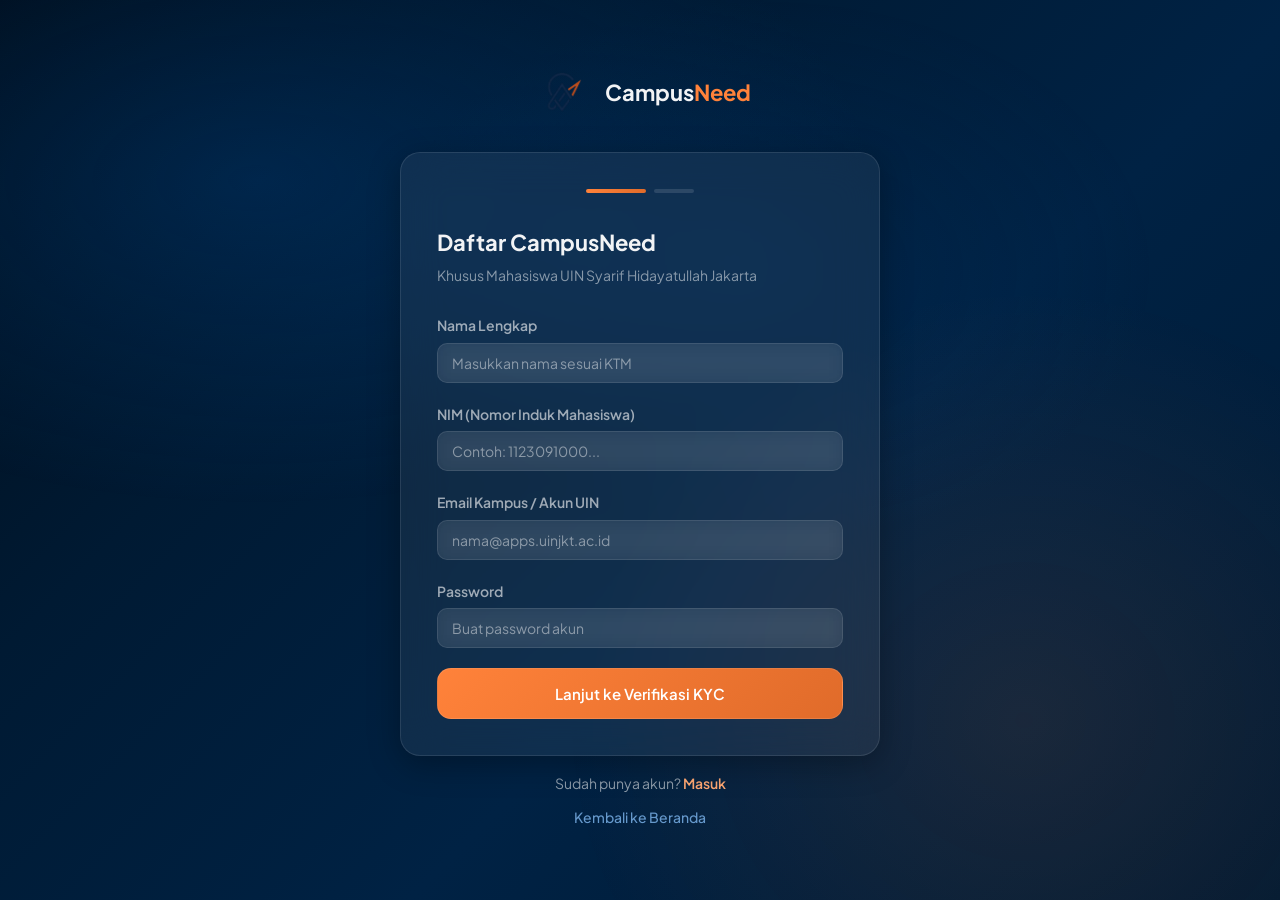
==== commit 7b4faf07: "ubah semua" ====
--- a/daftar.html
+++ b/daftar.html
@@ -7,18 +7,18 @@
   <link href="https://fonts.googleapis.com/css2?family=Plus+Jakarta+Sans:wght@400;500;600;700;800&display=swap" rel="stylesheet" />
   <link rel="stylesheet" href="dashboard-style.css" />
 </head>
-<body style="display: flex; justify-content: center; align-items: center; min-height: 100vh; padding: 20px;">
-
-  <div style="width: 100%; max-width: 480px;">
+<body style="display: flex; justify-content: center; align-items: center; min-height: 100vh; padding: 20px; background: linear-gradient(135deg, #000d1a 0%, #001a33 30%, #002244 60%, #001a33 100%);">
+
+  <div style="width: 100%; max-width: 480px; position: relative; z-index: 1;">
     <!-- Logo -->
     <div style="text-align: center; margin-bottom: 32px;">
       <a href="index.html" style="display: inline-flex; align-items: center; gap: 10px; text-decoration: none;">
         <img src="logo-tr.png" alt="CampusNeed" style="height: 42px;">
-        <span style="font-size: 22px; font-weight: 700; color: var(--blue-800);">Campus<span style="color: var(--orange-600);">Need</span></span>
+        <span style="font-size: 22px; font-weight: 700; color: rgba(255, 255, 255, 0.95);">Campus<span style="color: var(--orange-600);">Need</span></span>
       </a>
     </div>
 
-    <div class="card" style="padding: 36px;">
+    <div class="card" style="padding: 36px; background: rgba(255, 255, 255, 0.06); backdrop-filter: blur(20px); -webkit-backdrop-filter: blur(20px); border: 1px solid rgba(255, 255, 255, 0.1); box-shadow: 0 8px 32px rgba(0, 0, 0, 0.3);">
       <!-- Step Indicator -->
       <div class="step-indicator">
         <div class="step-dot active" id="dot1"></div>
@@ -27,8 +27,8 @@
 
       <!-- Step 1: Data Diri -->
       <div class="form-step active" id="step1">
-        <h2 style="font-size: 22px; font-weight: 700; color: var(--slate-900); margin-bottom: 4px;">Daftar CampusNeed</h2>
-        <p style="font-size: 14px; color: var(--slate-500); margin-bottom: 28px;">Khusus Mahasiswa UIN Syarif Hidayatullah Jakarta</p>
+        <h2 style="font-size: 22px; font-weight: 700; color: rgba(255, 255, 255, 0.95); margin-bottom: 4px;">Daftar CampusNeed</h2>
+        <p style="font-size: 14px; color: rgba(255, 255, 255, 0.5); margin-bottom: 28px;">Khusus Mahasiswa UIN Syarif Hidayatullah Jakarta</p>
 
         <div class="form-group">
           <label class="form-label" for="nama">Nama Lengkap</label>
@@ -55,8 +55,8 @@
 
       <!-- Step 2: KYC Verification -->
       <div class="form-step" id="step2">
-        <h2 style="font-size: 22px; font-weight: 700; color: var(--slate-900); margin-bottom: 4px;">Verifikasi Identitas (KYC)</h2>
-        <p style="font-size: 14px; color: var(--slate-500); margin-bottom: 28px;">Upload foto KTP dan selfie dengan KTP untuk keamanan transaksi</p>
+        <h2 style="font-size: 22px; font-weight: 700; color: rgba(255, 255, 255, 0.95); margin-bottom: 4px;">Verifikasi Identitas (KYC)</h2>
+        <p style="font-size: 14px; color: rgba(255, 255, 255, 0.5); margin-bottom: 28px;">Upload foto KTP dan selfie dengan KTP untuk keamanan transaksi</p>
 
         <!-- Upload KTP -->
         <div class="form-group">
@@ -67,7 +67,7 @@
               <svg width="40" height="40" viewBox="0 0 24 24" fill="none" stroke="var(--slate-400)" stroke-width="1.5"><rect x="2" y="5" width="20" height="14" rx="2"/><line x1="2" y1="10" x2="22" y2="10"/></svg>
             </div>
             <div class="file-upload-text">Klik untuk upload <strong>foto KTP</strong></div>
-            <p style="font-size: 12px; color: var(--slate-400); margin-top: 4px;">JPG, PNG - Maks 5MB</p>
+            <p style="font-size: 12px; color: rgba(255, 255, 255, 0.35); margin-top: 4px;">JPG, PNG - Maks 5MB</p>
             <img id="ktpPreview" class="file-preview" style="display: none;" />
           </div>
         </div>
@@ -81,7 +81,7 @@
               <svg width="40" height="40" viewBox="0 0 24 24" fill="none" stroke="var(--slate-400)" stroke-width="1.5"><path d="M20 21v-2a4 4 0 0 0-4-4H8a4 4 0 0 0-4 4v2"/><circle cx="12" cy="7" r="4"/></svg>
             </div>
             <div class="file-upload-text">Klik untuk upload <strong>selfie sambil pegang KTP</strong></div>
-            <p style="font-size: 12px; color: var(--slate-400); margin-top: 4px;">Pastikan wajah dan KTP terlihat jelas</p>
+            <p style="font-size: 12px; color: rgba(255, 255, 255, 0.35); margin-top: 4px;">Pastikan wajah dan KTP terlihat jelas</p>
             <img id="selfiePreview" class="file-preview" style="display: none;" />
           </div>
         </div>
@@ -93,10 +93,10 @@
       </div>
     </div>
 
-    <p style="text-align: center; margin-top: 16px; font-size: 14px; color: var(--slate-600);">
-      Sudah punya akun? <a href="login.html" style="color: var(--orange-600); font-weight: 600; text-decoration: none;">Masuk</a>
+    <p style="text-align: center; margin-top: 16px; font-size: 14px; color: rgba(255, 255, 255, 0.55);">
+      Sudah punya akun? <a href="login.html" style="color: var(--orange-400); font-weight: 600; text-decoration: none;">Masuk</a>
     </p>
-    <a href="index.html" style="display: block; text-align: center; margin-top: 12px; color: var(--blue-600); text-decoration: none; font-size: 14px; font-weight: 500;">Kembali ke Beranda</a>
+    <a href="index.html" style="display: block; text-align: center; margin-top: 12px; color: var(--blue-300); text-decoration: none; font-size: 14px; font-weight: 500;">Kembali ke Beranda</a>
   </div>
 
   <!-- Toast Container -->
--- a/dashboard-style.css
+++ b/dashboard-style.css
@@ -1,6 +1,6 @@
 /* ============================================================
    dashboard-style.css — CampusNeed App Pages
-   Shared stylesheet: biru aesthetic profesional + Gen Z
+   Glassmorphism Theme: Dark gradient + glass cards
    ============================================================ */
 
 /* Reset */
@@ -45,36 +45,105 @@
 
   --white: #ffffff;
   --success: #16a34a;
-  --success-light: #dcfce7;
+  --success-light: rgba(22, 163, 74, 0.15);
   --warning: #d97706;
-  --warning-light: #fef3c7;
+  --warning-light: rgba(217, 119, 6, 0.15);
   --danger: #dc2626;
-  --danger-light: #fee2e2;
+  --danger-light: rgba(220, 38, 38, 0.15);
   --accent-purple: #FF823A;
   --accent-pink: #FF9557;
 
-  --shadow-sm: 0 1px 2px rgba(0,0,0,0.05);
-  --shadow-md: 0 4px 6px -1px rgba(0,0,0,0.07), 0 2px 4px -2px rgba(0,0,0,0.05);
-  --shadow-lg: 0 10px 15px -3px rgba(0,0,0,0.08), 0 4px 6px -4px rgba(0,0,0,0.04);
-  --shadow-xl: 0 20px 25px -5px rgba(0,0,0,0.08), 0 8px 10px -6px rgba(0,0,0,0.04);
+  --shadow-sm: 0 1px 4px rgba(0,0,0,0.2);
+  --shadow-md: 0 4px 12px rgba(0,0,0,0.25);
+  --shadow-lg: 0 10px 24px rgba(0,0,0,0.3);
+  --shadow-xl: 0 20px 40px rgba(0,0,0,0.35);
 
   --radius-sm: 6px;
   --radius-md: 10px;
   --radius-lg: 14px;
   --radius-xl: 20px;
   --radius-full: 9999px;
-}
+
+  /* Glass tokens */
+  --glass-bg: rgba(255, 255, 255, 0.06);
+  --glass-bg-hover: rgba(255, 255, 255, 0.10);
+  --glass-bg-input: rgba(255, 255, 255, 0.08);
+  --glass-border: rgba(255, 255, 255, 0.10);
+  --glass-border-hover: rgba(255, 255, 255, 0.20);
+  --glass-blur: blur(16px);
+  --glass-shadow: 0 8px 32px rgba(0, 0, 0, 0.2);
+
+  /* Theme tokens */
+  --bg-gradient: linear-gradient(135deg, #000d1a 0%, #001a33 30%, #002244 60%, #001a33 100%);
+  --text-primary: rgba(255, 255, 255, 0.95);
+  --text-secondary: rgba(255, 255, 255, 0.6);
+  --text-muted: rgba(255, 255, 255, 0.45);
+  --nav-bg: rgba(0, 26, 51, 0.45);
+  --nav-bg-scrolled: rgba(0, 26, 51, 0.7);
+  --nav-border: rgba(255, 255, 255, 0.08);
+  --modal-bg: rgba(0, 26, 51, 0.85);
+}
+
+[data-theme="light"] {
+  --bg-gradient: linear-gradient(135deg, #f8fafc 0%, #e2e8f0 50%, #f1f5f9 100%);
+  --text-primary: #0f172a;
+  --text-secondary: #334155;
+  --text-muted: #64748b;
+  
+  --nav-bg: rgba(255, 255, 255, 0.65);
+  --nav-bg-scrolled: rgba(255, 255, 255, 0.9);
+  --nav-border: rgba(0, 0, 0, 0.1);
+  --modal-bg: rgba(255, 255, 255, 0.85);
+  
+  --glass-bg: rgba(255, 255, 255, 0.6);
+  --glass-bg-hover: rgba(255, 255, 255, 0.85);
+  --glass-bg-input: rgba(255, 255, 255, 0.7);
+  --glass-border: rgba(0, 0, 0, 0.1);
+  --glass-border-hover: rgba(0, 0, 0, 0.2);
+  --glass-shadow: 0 8px 32px rgba(0, 0, 0, 0.05);
+  --glass-shadow-hover: 0 16px 48px rgba(0, 0, 0, 0.1);
+}
+
+[data-theme="light"] body::before {
+  background: 
+    radial-gradient(ellipse 80% 60% at 20% 20%, rgba(51, 128, 179, 0.15) 0%, transparent 60%),
+    radial-gradient(ellipse 60% 80% at 80% 80%, rgba(255, 130, 58, 0.15) 0%, transparent 60%),
+    radial-gradient(ellipse 50% 50% at 60% 30%, rgba(0, 51, 102, 0.1) 0%, transparent 60%);
+  opacity: 0.7;
+}
+
+[data-theme="light"] .form-input, [data-theme="light"] .form-select, [data-theme="light"] .form-textarea {
+  color: var(--text-primary);
+}
+[data-theme="light"] .form-input::placeholder { color: var(--text-muted); }
+
 
 html { scroll-behavior: smooth; }
 
 body {
   font-family: 'Plus Jakarta Sans', sans-serif;
-  color: var(--slate-800);
-  background: var(--slate-50);
+  color: var(--text-primary);
+  background: var(--bg-gradient);
   line-height: 1.6;
   overflow-x: hidden;
   min-height: 100vh;
-}
+  position: relative;
+}
+
+/* Animated mesh gradient background */
+body::before {
+  content: '';
+  position: fixed;
+  top: 0; left: 0; right: 0; bottom: 0;
+  background:
+    radial-gradient(ellipse 80% 60% at 20% 20%, rgba(0, 77, 153, 0.3) 0%, transparent 60%),
+    radial-gradient(ellipse 60% 80% at 80% 80%, rgba(255, 130, 58, 0.1) 0%, transparent 60%),
+    radial-gradient(ellipse 50% 50% at 60% 30%, rgba(0, 51, 102, 0.25) 0%, transparent 60%);
+  pointer-events: none;
+  z-index: -1;
+}
+
+
 
 a { text-decoration: none; color: inherit; }
 img { max-width: 100%; display: block; }
@@ -117,18 +186,18 @@
 }
 
 /* ============================================================
-   NAVBAR
+   NAVBAR — Glass
    ============================================================ */
 .app-navbar {
   position: sticky;
   top: 0;
   z-index: 100;
-  background: rgba(255, 255, 255, 0.85);
+  background: var(--nav-bg);
   backdrop-filter: blur(20px);
   -webkit-backdrop-filter: blur(20px);
-  border-bottom: 1px solid rgba(226, 232, 240, 0.5);
+  border-bottom: 1px solid var(--nav-border);
   padding: 0 24px;
-  box-shadow: var(--shadow-sm);
+  box-shadow: 0 4px 24px rgba(0, 0, 0, 0.2);
 }
 
 .app-navbar-inner {
@@ -154,7 +223,7 @@
 .app-logo-text {
   font-size: 18px;
   font-weight: 700;
-  color: var(--blue-800);
+  color: var(--text-primary);
   letter-spacing: -0.3px;
 }
 
@@ -169,30 +238,31 @@
 .app-search input {
   width: 100%;
   padding: 10px 16px 10px 42px;
-  border: 1px solid var(--slate-200);
+  border: 1px solid rgba(255, 255, 255, 0.1);
   border-radius: var(--radius-full);
   font-family: inherit;
   font-size: 14px;
-  color: var(--slate-800);
-  background: var(--slate-50);
+  color: var(--text-primary);
+  background: rgba(255, 255, 255, 0.06);
   transition: all 0.3s;
   outline: none;
+  backdrop-filter: blur(8px);
 }
 
 .app-search input:focus {
-  border-color: var(--blue-500);
-  background: var(--white);
+  border-color: rgba(255, 130, 58, 0.4);
+  background: rgba(255, 255, 255, 0.1);
   box-shadow: 0 0 0 4px rgba(255, 130, 58, 0.1);
 }
 
-.app-search input::placeholder { color: var(--slate-400); }
+.app-search input::placeholder { color: var(--text-muted); }
 
 .app-search-icon {
   position: absolute;
   left: 14px;
   top: 50%;
   transform: translateY(-50%);
-  color: var(--slate-400);
+  color: var(--text-muted);
   pointer-events: none;
 }
 
@@ -209,7 +279,7 @@
   border-radius: var(--radius-md);
   border: none;
   background: transparent;
-  color: var(--slate-600);
+  color: var(--text-secondary);
   cursor: pointer;
   display: flex;
   align-items: center;
@@ -219,8 +289,8 @@
 }
 
 .app-nav-btn:hover {
-  background: var(--blue-50);
-  color: var(--blue-600);
+  background: rgba(255, 255, 255, 0.08);
+  color: var(--text-primary);
   transform: scale(1.05);
 }
 
@@ -229,7 +299,7 @@
   top: 2px;
   right: 2px;
   background: linear-gradient(135deg, var(--orange-600), var(--blue-600));
-  color: var(--white);
+  color: white;
   font-size: 10px;
   font-weight: 700;
   width: 18px;
@@ -250,15 +320,16 @@
   gap: 8px;
   padding: 6px 12px 6px 6px;
   border-radius: var(--radius-full);
-  border: 1px solid var(--slate-200);
-  background: var(--white);
+  border: 1px solid rgba(255, 255, 255, 0.1);
+  background: rgba(255, 255, 255, 0.06);
   cursor: pointer;
   transition: all 0.3s;
+  backdrop-filter: blur(8px);
 }
 
 .user-menu-btn:hover {
-  border-color: var(--blue-300);
-  background: var(--blue-50);
+  border-color: var(--text-muted);
+  background: rgba(255, 255, 255, 0.1);
   transform: scale(1.02);
 }
 
@@ -267,7 +338,7 @@
   height: 32px;
   border-radius: 50%;
   background: linear-gradient(135deg, var(--orange-600), var(--blue-600));
-  color: var(--white);
+  color: var(--text-primary);
   display: flex;
   align-items: center;
   justify-content: center;
@@ -278,7 +349,7 @@
 .user-name {
   font-size: 13px;
   font-weight: 600;
-  color: var(--slate-700);
+  color: var(--text-secondary);
   max-width: 120px;
   overflow: hidden;
   text-overflow: ellipsis;
@@ -292,8 +363,10 @@
   position: absolute;
   top: calc(100% + 8px);
   right: 0;
-  background: var(--white);
-  border: 1px solid var(--slate-200);
+  background: var(--modal-bg);
+  backdrop-filter: blur(20px);
+  -webkit-backdrop-filter: blur(20px);
+  border: 1px solid rgba(255, 255, 255, 0.1);
   border-radius: var(--radius-lg);
   box-shadow: var(--shadow-xl);
   min-width: 220px;
@@ -311,21 +384,21 @@
   padding: 10px 14px;
   font-size: 14px;
   font-weight: 500;
-  color: var(--slate-700);
+  color: var(--text-secondary);
   border-radius: var(--radius-sm);
   cursor: pointer;
   transition: all 0.2s;
 }
 
 .dropdown-item:hover {
-  background: var(--blue-50);
-  color: var(--blue-700);
+  background: rgba(255, 255, 255, 0.08);
+  color: var(--text-primary);
   transform: translateX(2px);
 }
 
 .dropdown-divider {
   height: 1px;
-  background: var(--slate-100);
+  background: rgba(255, 255, 255, 0.08);
   margin: 4px 0;
 }
 
@@ -340,18 +413,22 @@
    PAGE HEADER
    ============================================================ */
 .page-header { margin-bottom: 24px; animation: fadeInUp 0.6s ease; }
-.page-header h1 { font-size: 24px; font-weight: 700; color: var(--slate-900); margin-bottom: 4px; }
-.page-header p { font-size: 14px; color: var(--slate-500); }
+.page-header h1 { font-size: 24px; font-weight: 700; color: var(--text-primary); margin-bottom: 4px; }
+.page-header p { font-size: 14px; color: var(--text-secondary); }
 
 .welcome-box {
-  background: linear-gradient(135deg, var(--orange-600) 0%, var(--blue-800) 100%);
+  background: rgba(255, 130, 58, 0.12);
+  backdrop-filter: blur(16px);
+  -webkit-backdrop-filter: blur(16px);
+  border: 1px solid rgba(255, 130, 58, 0.2);
   border-radius: var(--radius-xl);
   padding: 32px;
-  color: var(--white);
+  color: var(--text-primary);
   margin-bottom: 32px;
   position: relative;
   overflow: hidden;
   animation: fadeInUp 0.6s ease;
+  box-shadow: 0 8px 32px rgba(255, 130, 58, 0.1);
 }
 
 .welcome-box::before {
@@ -359,7 +436,7 @@
   position: absolute;
   top: -60px; right: -60px;
   width: 200px; height: 200px;
-  background: rgba(255,255,255,0.1);
+  background: rgba(255, 130, 58, 0.1);
   border-radius: 50%;
 }
 
@@ -368,24 +445,26 @@
   position: absolute;
   bottom: -40px; left: -40px;
   width: 120px; height: 120px;
-  background: rgba(255,255,255,0.06);
+  background: rgba(0, 77, 153, 0.1);
   border-radius: 50%;
 }
 
 .welcome-box h2 { font-size: 22px; font-weight: 700; margin-bottom: 4px; position: relative; z-index: 1; }
-.welcome-box p { font-size: 14px; opacity: 0.85; position: relative; z-index: 1; }
-
-/* ============================================================
-   TABS
+.welcome-box p { font-size: 14px; opacity: 0.75; position: relative; z-index: 1; }
+
+/* ============================================================
+   TABS — Glass
    ============================================================ */
 .tab-group {
   display: flex;
   gap: 4px;
-  background: var(--slate-100);
+  background: rgba(255, 255, 255, 0.06);
+  border: 1px solid rgba(255, 255, 255, 0.08);
   padding: 4px;
   border-radius: var(--radius-full);
   margin-bottom: 24px;
   width: fit-content;
+  backdrop-filter: blur(8px);
 }
 
 .tab-btn {
@@ -395,22 +474,22 @@
   font-family: inherit;
   font-size: 14px;
   font-weight: 600;
-  color: var(--slate-500);
+  color: var(--text-secondary);
   background: transparent;
   cursor: pointer;
   transition: all 0.3s cubic-bezier(0.16, 1, 0.3, 1);
 }
 
 .tab-btn.active {
-  background: var(--white);
-  color: var(--blue-700);
-  box-shadow: var(--shadow-md);
-}
-
-.tab-btn:hover:not(.active) { color: var(--slate-700); }
-
-/* ============================================================
-   CATEGORY PILLS
+  background: rgba(255, 255, 255, 0.12);
+  color: var(--text-primary);
+  box-shadow: 0 4px 12px rgba(0, 0, 0, 0.2);
+}
+
+.tab-btn:hover:not(.active) { color: var(--text-secondary); }
+
+/* ============================================================
+   CATEGORY PILLS — Glass
    ============================================================ */
 .category-row {
   display: flex;
@@ -429,55 +508,56 @@
   align-items: center;
   gap: 8px;
   padding: 14px 18px;
-  background: var(--white);
-  border: 1px solid var(--slate-200);
+  background: var(--glass-bg);
+  border: 1px solid var(--glass-border);
   border-radius: var(--radius-lg);
   cursor: pointer;
   transition: all 0.3s cubic-bezier(0.16, 1, 0.3, 1);
   flex-shrink: 0;
   min-width: 90px;
+  backdrop-filter: blur(8px);
 }
 
 .category-pill:hover {
-  border-color: var(--blue-300);
-  background: var(--blue-50);
+  border-color: var(--glass-border-hover);
+  background: var(--glass-bg-hover);
   transform: translateY(-2px);
 }
 
 .category-pill.active {
-  border-color: var(--blue-600);
-  background: var(--blue-50);
-  box-shadow: 0 4px 12px rgba(255, 130, 58, 0.15);
+  border-color: rgba(255, 130, 58, 0.4);
+  background: rgba(255, 130, 58, 0.1);
+  box-shadow: 0 4px 16px rgba(255, 130, 58, 0.15);
 }
 
 .category-pill-icon {
   width: 40px; height: 40px;
   border-radius: var(--radius-md);
-  background: var(--blue-50);
+  background: rgba(0, 77, 153, 0.2);
   display: flex;
   align-items: center;
   justify-content: center;
-  color: var(--blue-600);
+  color: var(--blue-300);
   transition: all 0.3s;
 }
 
 .category-pill.active .category-pill-icon {
   background: linear-gradient(135deg, var(--orange-600), var(--blue-600));
-  color: var(--white);
+  color: var(--text-primary);
 }
 
 .category-pill-label {
   font-size: 12px;
   font-weight: 600;
-  color: var(--slate-600);
+  color: var(--text-secondary);
   text-align: center;
   white-space: nowrap;
 }
 
-.category-pill.active .category-pill-label { color: var(--blue-700); }
-
-/* ============================================================
-   PRODUCT CARDS
+.category-pill.active .category-pill-label { color: var(--orange-400); }
+
+/* ============================================================
+   PRODUCT CARDS — Glass
    ============================================================ */
 .product-grid {
   display: grid;
@@ -487,20 +567,24 @@
 }
 
 .product-card {
-  background: var(--white);
-  border: 1px solid var(--slate-200);
+  background: var(--glass-bg);
+  border: 1px solid var(--glass-border);
   border-radius: var(--radius-xl);
   overflow: hidden;
   transition: all 0.4s cubic-bezier(0.16, 1, 0.3, 1);
   cursor: pointer;
   display: flex;
   flex-direction: column;
+  backdrop-filter: var(--glass-blur);
+  -webkit-backdrop-filter: var(--glass-blur);
+  box-shadow: var(--glass-shadow);
 }
 
 .product-card:hover {
-  border-color: var(--blue-300);
-  box-shadow: 0 20px 40px rgba(255, 130, 58, 0.1);
+  border-color: var(--glass-border-hover);
+  box-shadow: 0 20px 48px rgba(0, 0, 0, 0.35);
   transform: translateY(-6px);
+  background: var(--glass-bg-hover);
 }
 
 .product-card-img-wrap {
@@ -512,7 +596,7 @@
   width: 100%;
   height: 200px;
   object-fit: cover;
-  background: var(--slate-100);
+  background: rgba(255, 255, 255, 0.04);
   transition: transform 0.5s;
 }
 
@@ -542,13 +626,13 @@
 }
 
 .badge-sewa {
-  background: linear-gradient(135deg, var(--blue-100), rgba(255, 130, 58, 0.1));
-  color: var(--blue-700);
+  background: rgba(0, 77, 153, 0.25);
+  color: var(--blue-300);
 }
 
 .badge-preloved {
-  background: var(--slate-100);
-  color: var(--slate-700);
+  background: rgba(255, 255, 255, 0.08);
+  color: var(--text-secondary);
 }
 
 /* COD Badge */
@@ -557,7 +641,7 @@
   top: 12px;
   right: 12px;
   background: linear-gradient(135deg, var(--success), #059669);
-  color: white;
+  color: var(--text-primary);
   font-size: 10px;
   font-weight: 700;
   padding: 4px 10px;
@@ -570,7 +654,7 @@
 .product-card-title {
   font-size: 15px;
   font-weight: 600;
-  color: var(--slate-800);
+  color: var(--text-primary);
   margin-bottom: 6px;
   line-height: 1.4;
 }
@@ -578,13 +662,13 @@
 .product-card-price {
   font-size: 17px;
   font-weight: 700;
-  color: var(--blue-700);
+  color: var(--orange-400);
   margin-bottom: 8px;
 }
 
 .product-card-meta {
   font-size: 12px;
-  color: var(--slate-500);
+  color: var(--text-muted);
   display: flex;
   align-items: center;
   gap: 6px;
@@ -608,13 +692,13 @@
 .rating-value {
   font-size: 12px;
   font-weight: 600;
-  color: var(--slate-600);
+  color: var(--text-secondary);
   margin-left: 2px;
 }
 
 .product-card-distance {
   font-size: 12px;
-  color: var(--slate-400);
+  color: var(--text-muted);
   display: flex;
   align-items: center;
   gap: 4px;
@@ -622,7 +706,7 @@
 }
 
 /* ============================================================
-   BUTTONS
+   BUTTONS — Glass
    ============================================================ */
 .btn {
   display: inline-flex;
@@ -644,7 +728,8 @@
 
 .btn-primary {
   background: linear-gradient(135deg, var(--orange-600), #e06b2a);
-  color: var(--white);
+  color: white;
+  border: 1px solid rgba(255, 255, 255, 0.1);
 }
 
 .btn-primary:hover {
@@ -653,28 +738,33 @@
 }
 
 .btn-secondary {
-  background: var(--blue-50);
-  color: var(--blue-700);
-  border: 1px solid var(--blue-200);
-}
-
-.btn-secondary:hover { background: var(--blue-100); }
+  background: rgba(255, 255, 255, 0.06);
+  color: var(--text-secondary);
+  border: 1px solid rgba(255, 255, 255, 0.12);
+  backdrop-filter: blur(8px);
+}
+
+.btn-secondary:hover {
+  background: rgba(255, 255, 255, 0.1);
+  color: var(--text-primary);
+}
 
 .btn-outline {
   background: transparent;
-  color: var(--slate-600);
-  border: 1px solid var(--slate-200);
+  color: var(--text-secondary);
+  border: 1px solid rgba(255, 255, 255, 0.15);
 }
 
 .btn-outline:hover {
-  background: var(--slate-50);
-  border-color: var(--slate-300);
-}
-
-.btn-success { background: var(--success); color: var(--white); }
+  background: rgba(255, 255, 255, 0.06);
+  border-color: var(--text-muted);
+  color: var(--text-primary);
+}
+
+.btn-success { background: var(--success); color: white; border: none; }
 .btn-success:hover { opacity: 0.9; transform: translateY(-1px); }
 
-.btn-danger { background: var(--danger); color: var(--white); }
+.btn-danger { background: var(--danger); color: white; border: none; }
 .btn-danger:hover { opacity: 0.9; transform: translateY(-1px); }
 
 .btn-lg { padding: 14px 28px; font-size: 15px; border-radius: var(--radius-lg); }
@@ -682,23 +772,26 @@
 .btn-icon { padding: 10px; }
 
 /* ============================================================
-   CARDS
+   CARDS — Glass
    ============================================================ */
 .card {
-  background: var(--white);
-  border: 1px solid var(--slate-200);
+  background: var(--glass-bg);
+  border: 1px solid var(--glass-border);
   border-radius: var(--radius-xl);
   padding: 24px;
-  box-shadow: var(--shadow-sm);
+  box-shadow: var(--glass-shadow);
   transition: all 0.3s;
+  backdrop-filter: var(--glass-blur);
+  -webkit-backdrop-filter: var(--glass-blur);
 }
 
 .card:hover {
-  box-shadow: var(--shadow-md);
-}
-
-/* ============================================================
-   FORMS
+  box-shadow: 0 12px 36px rgba(0, 0, 0, 0.3);
+  border-color: var(--glass-border-hover);
+}
+
+/* ============================================================
+   FORMS — Glass
    ============================================================ */
 .form-group { margin-bottom: 20px; }
 
@@ -707,7 +800,7 @@
   font-weight: 600;
   font-size: 14px;
   margin-bottom: 6px;
-  color: var(--slate-700);
+  color: var(--text-secondary);
 }
 
 .form-input,
@@ -715,52 +808,60 @@
 .form-textarea {
   width: 100%;
   padding: 10px 14px;
-  border: 1px solid var(--slate-200);
+  border: 1px solid rgba(255, 255, 255, 0.1);
   border-radius: var(--radius-md);
   font-family: inherit;
   font-size: 14px;
-  color: var(--slate-800);
-  background: var(--white);
+  color: var(--text-primary);
+  background: var(--glass-bg-input);
   transition: all 0.3s;
   outline: none;
+  backdrop-filter: blur(8px);
 }
 
 .form-input:focus,
 .form-select:focus,
 .form-textarea:focus {
-  border-color: var(--blue-500);
+  border-color: rgba(255, 130, 58, 0.4);
   box-shadow: 0 0 0 4px rgba(255, 130, 58, 0.1);
+  background: rgba(255, 255, 255, 0.1);
 }
 
 .form-input::placeholder,
-.form-textarea::placeholder { color: var(--slate-400); }
+.form-textarea::placeholder { color: var(--text-muted); }
 
 .form-textarea { resize: vertical; min-height: 80px; }
 
+.form-select option {
+  background: #001a33;
+  color: var(--text-primary);
+}
+
 .file-upload-area {
-  border: 2px dashed var(--slate-200);
+  border: 2px dashed rgba(255, 255, 255, 0.15);
   border-radius: var(--radius-lg);
   padding: 32px;
   text-align: center;
   cursor: pointer;
   transition: all 0.3s;
-  background: var(--slate-50);
+  background: rgba(255, 255, 255, 0.03);
+  backdrop-filter: blur(8px);
 }
 
 .file-upload-area:hover {
-  border-color: var(--blue-400);
-  background: var(--blue-50);
+  border-color: rgba(255, 130, 58, 0.35);
+  background: rgba(255, 130, 58, 0.05);
   transform: scale(1.01);
 }
 
 .file-upload-area.has-file {
-  border-color: var(--blue-500);
+  border-color: rgba(255, 130, 58, 0.4);
   border-style: solid;
 }
 
-.file-upload-icon { color: var(--slate-400); margin-bottom: 8px; }
-.file-upload-text { font-size: 14px; color: var(--slate-500); }
-.file-upload-text strong { color: var(--blue-600); }
+.file-upload-icon { color: var(--text-muted); margin-bottom: 8px; }
+.file-upload-text { font-size: 14px; color: var(--text-secondary); }
+.file-upload-text strong { color: var(--orange-400); }
 
 .file-preview {
   max-width: 200px;
@@ -771,7 +872,7 @@
 }
 
 /* ============================================================
-   BADGES
+   BADGES — Glass
    ============================================================ */
 .badge {
   display: inline-flex;
@@ -783,14 +884,14 @@
   font-weight: 600;
 }
 
-.badge-blue { background: var(--blue-100); color: var(--blue-700); }
-.badge-green { background: var(--success-light); color: var(--success); }
-.badge-yellow { background: var(--warning-light); color: var(--warning); }
-.badge-red { background: var(--danger-light); color: var(--danger); }
-.badge-purple { background: rgba(255, 130, 58, 0.1); color: var(--accent-purple); }
-
-/* ============================================================
-   TOAST
+.badge-blue { background: rgba(0, 77, 153, 0.25); color: var(--blue-300); }
+.badge-green { background: var(--success-light); color: #4ade80; }
+.badge-yellow { background: var(--warning-light); color: #fbbf24; }
+.badge-red { background: var(--danger-light); color: #f87171; }
+.badge-purple { background: rgba(255, 130, 58, 0.15); color: var(--orange-400); }
+
+/* ============================================================
+   TOAST — Glass
    ============================================================ */
 .toast-container {
   position: fixed;
@@ -803,8 +904,10 @@
 }
 
 .toast {
-  background: var(--white);
-  border: 1px solid var(--slate-200);
+  background: var(--modal-bg);
+  backdrop-filter: blur(16px);
+  -webkit-backdrop-filter: blur(16px);
+  border: 1px solid rgba(255, 255, 255, 0.1);
   border-radius: var(--radius-lg);
   padding: 14px 20px;
   box-shadow: var(--shadow-xl);
@@ -813,7 +916,7 @@
   gap: 12px;
   font-size: 14px;
   font-weight: 500;
-  color: var(--slate-800);
+  color: var(--text-primary);
   min-width: 300px;
   max-width: 420px;
   animation: toastIn 0.4s cubic-bezier(0.16, 1, 0.3, 1);
@@ -821,9 +924,9 @@
 
 .toast.toast-success { border-left: 4px solid var(--success); }
 .toast.toast-error { border-left: 4px solid var(--danger); }
-.toast.toast-info { border-left: 4px solid var(--blue-600); }
+.toast.toast-info { border-left: 4px solid var(--blue-400); }
 .toast-icon { flex-shrink: 0; }
-.toast-close { margin-left: auto; background: none; border: none; color: var(--slate-400); cursor: pointer; padding: 4px; }
+.toast-close { margin-left: auto; background: none; border: none; color: var(--text-muted); cursor: pointer; padding: 4px; }
 
 @keyframes toastIn {
   from { transform: translateX(120%); opacity: 0; }
@@ -836,14 +939,14 @@
 }
 
 /* ============================================================
-   MODAL
+   MODAL — Glass
    ============================================================ */
 .modal-overlay {
   display: none;
   position: fixed;
   top: 0; left: 0; width: 100%; height: 100%;
-  background: rgba(15, 23, 42, 0.5);
-  backdrop-filter: blur(4px);
+  background: rgba(0, 13, 26, 0.6);
+  backdrop-filter: blur(8px);
   z-index: 1000;
   justify-content: center;
   align-items: center;
@@ -852,7 +955,10 @@
 .modal-overlay.show { display: flex; }
 
 .modal-content {
-  background: var(--white);
+  background: var(--modal-bg);
+  backdrop-filter: blur(24px);
+  -webkit-backdrop-filter: blur(24px);
+  border: 1px solid rgba(255, 255, 255, 0.1);
   border-radius: var(--radius-xl);
   padding: 32px;
   width: 100%;
@@ -870,14 +976,14 @@
   margin-bottom: 20px;
 }
 
-.modal-header h3 { font-size: 18px; font-weight: 700; color: var(--slate-900); }
+.modal-header h3 { font-size: 18px; font-weight: 700; color: var(--text-primary); }
 
 .modal-close {
   width: 32px; height: 32px;
   border-radius: 50%;
   border: none;
-  background: var(--slate-100);
-  color: var(--slate-500);
+  background: rgba(255, 255, 255, 0.08);
+  color: var(--text-secondary);
   cursor: pointer;
   display: flex;
   align-items: center;
@@ -885,15 +991,15 @@
   transition: all 0.2s;
 }
 
-.modal-close:hover { background: var(--slate-200); color: var(--slate-700); }
-
-/* ============================================================
-   CHAT MODAL
+.modal-close:hover { background: rgba(255, 255, 255, 0.15); color: var(--text-secondary); }
+
+/* ============================================================
+   CHAT MODAL — Glass
    ============================================================ */
 .chat-modal-overlay {
   position: fixed;
   top: 0; left: 0; width: 100%; height: 100%;
-  background: rgba(15, 23, 42, 0.3);
+  background: rgba(0, 13, 26, 0.4);
   backdrop-filter: blur(4px);
   z-index: 1500;
   opacity: 0;
@@ -908,9 +1014,12 @@
   right: 24px;
   width: 380px;
   height: 520px;
-  background: var(--white);
+  background: var(--modal-bg);
+  backdrop-filter: blur(24px);
+  -webkit-backdrop-filter: blur(24px);
+  border: 1px solid rgba(255, 255, 255, 0.1);
   border-radius: var(--radius-xl);
-  box-shadow: 0 24px 48px rgba(0,0,0,0.15);
+  box-shadow: 0 24px 48px rgba(0,0,0,0.35);
   z-index: 1501;
   display: flex;
   flex-direction: column;
@@ -930,8 +1039,9 @@
   align-items: center;
   justify-content: space-between;
   padding: 16px 20px;
-  background: linear-gradient(135deg, var(--orange-600), var(--blue-800));
-  color: white;
+  background: linear-gradient(135deg, rgba(255, 130, 58, 0.25), rgba(0, 51, 102, 0.4));
+  border-bottom: 1px solid var(--nav-border);
+  color: var(--text-primary);
 }
 
 .chat-header-info {
@@ -943,7 +1053,7 @@
 .chat-avatar {
   width: 36px; height: 36px;
   border-radius: 50%;
-  background: rgba(255,255,255,0.2);
+  background: rgba(255,255,255,0.15);
   display: flex;
   align-items: center;
   justify-content: center;
@@ -952,15 +1062,15 @@
 }
 
 .chat-seller-name { font-size: 14px; font-weight: 600; }
-.chat-status { font-size: 11px; opacity: 0.8; }
+.chat-status { font-size: 11px; opacity: 0.7; }
 
 .chat-header .modal-close {
-  background: rgba(255,255,255,0.15);
-  color: white;
+  background: rgba(255,255,255,0.1);
+  color: var(--text-primary);
 }
 
 .chat-header .modal-close:hover {
-  background: rgba(255,255,255,0.25);
+  background: rgba(255,255,255,0.2);
 }
 
 .chat-body {
@@ -970,13 +1080,13 @@
   display: flex;
   flex-direction: column;
   gap: 8px;
-  background: var(--slate-50);
+  background: rgba(0, 13, 26, 0.4);
 }
 
 .chat-welcome {
   text-align: center;
   padding: 40px 20px;
-  color: var(--slate-500);
+  color: var(--text-muted);
   font-size: 14px;
 }
 
@@ -992,21 +1102,21 @@
 .chat-user {
   align-self: flex-end;
   background: linear-gradient(135deg, var(--orange-600), var(--blue-600));
-  color: white;
+  color: var(--text-primary);
   border-bottom-right-radius: 4px;
 }
 
 .chat-seller {
   align-self: flex-start;
-  background: var(--white);
-  color: var(--slate-800);
-  border: 1px solid var(--slate-200);
+  background: rgba(255, 255, 255, 0.08);
+  color: var(--text-secondary);
+  border: 1px solid rgba(255, 255, 255, 0.08);
   border-bottom-left-radius: 4px;
 }
 
 .chat-time {
   font-size: 10px;
-  opacity: 0.6;
+  opacity: 0.5;
   margin-top: 4px;
 }
 
@@ -1014,24 +1124,30 @@
   display: flex;
   gap: 8px;
   padding: 12px 16px;
-  border-top: 1px solid var(--slate-200);
-  background: var(--white);
+  border-top: 1px solid rgba(255, 255, 255, 0.08);
+  background: var(--nav-bg);
 }
 
 .chat-footer input {
   flex: 1;
   padding: 10px 14px;
-  border: 1px solid var(--slate-200);
+  border: 1px solid rgba(255, 255, 255, 0.1);
   border-radius: var(--radius-full);
   font-family: inherit;
   font-size: 14px;
   outline: none;
   transition: all 0.3s;
+  background: rgba(255, 255, 255, 0.06);
+  color: var(--text-primary);
 }
 
 .chat-footer input:focus {
-  border-color: var(--blue-500);
+  border-color: rgba(255, 130, 58, 0.4);
   box-shadow: 0 0 0 3px rgba(255, 130, 58, 0.1);
+}
+
+.chat-footer input::placeholder {
+  color: var(--text-muted);
 }
 
 .chat-send-btn {
@@ -1039,7 +1155,7 @@
   border-radius: 50%;
   border: none;
   background: linear-gradient(135deg, var(--orange-600), #e06b2a);
-  color: white;
+  color: var(--text-primary);
   cursor: pointer;
   display: flex;
   align-items: center;
@@ -1054,7 +1170,7 @@
 }
 
 /* ============================================================
-   TIMELINE
+   TIMELINE — Glass
    ============================================================ */
 .timeline { position: relative; padding: 24px 0; }
 
@@ -1063,7 +1179,7 @@
   position: absolute;
   left: 24px; top: 0; bottom: 0;
   width: 2px;
-  background: linear-gradient(180deg, var(--blue-200), var(--slate-200));
+  background: linear-gradient(180deg, rgba(0, 77, 153, 0.4), rgba(255, 255, 255, 0.1));
 }
 
 .timeline-step {
@@ -1080,52 +1196,52 @@
   left: 10px; top: 0;
   width: 30px; height: 30px;
   border-radius: 50%;
-  background: var(--slate-200);
+  background: rgba(255, 255, 255, 0.1);
   display: flex;
   align-items: center;
   justify-content: center;
-  color: var(--slate-500);
+  color: var(--text-muted);
   z-index: 1;
   transition: all 0.4s;
 }
 
 .timeline-step.completed .timeline-icon {
   background: linear-gradient(135deg, var(--orange-600), var(--blue-600));
-  color: var(--white);
+  color: var(--text-primary);
 }
 
 .timeline-step.active .timeline-icon {
-  background: var(--blue-100);
-  color: var(--blue-600);
-  box-shadow: 0 0 0 4px var(--blue-50);
+  background: rgba(0, 77, 153, 0.3);
+  color: var(--blue-300);
+  box-shadow: 0 0 0 4px rgba(0, 77, 153, 0.15);
   animation: pulse 2s ease infinite;
 }
 
-.timeline-title { font-size: 14px; font-weight: 600; color: var(--slate-800); margin-bottom: 2px; }
-.timeline-step.completed .timeline-title { color: var(--blue-700); }
-.timeline-desc { font-size: 13px; color: var(--slate-500); }
-
-/* ============================================================
-   LOADING
+.timeline-title { font-size: 14px; font-weight: 600; color: var(--text-primary); margin-bottom: 2px; }
+.timeline-step.completed .timeline-title { color: var(--orange-400); }
+.timeline-desc { font-size: 13px; color: var(--text-muted); }
+
+/* ============================================================
+   LOADING — Glass
    ============================================================ */
 .loader-overlay {
   display: none;
   position: fixed;
   top: 0; left: 0; width: 100%; height: 100%;
-  background: rgba(15, 23, 42, 0.9);
-  backdrop-filter: blur(8px);
+  background: rgba(0, 13, 26, 0.85);
+  backdrop-filter: blur(12px);
   z-index: 2000;
   flex-direction: column;
   justify-content: center;
   align-items: center;
-  color: var(--white);
+  color: var(--text-primary);
 }
 
 .loader-overlay.show { display: flex; }
 
 .spinner {
-  border: 4px solid rgba(255,255,255,0.15);
-  border-top: 4px solid var(--blue-400);
+  border: 4px solid rgba(255,255,255,0.1);
+  border-top: 4px solid var(--orange-400);
   border-radius: 50%;
   width: 44px; height: 44px;
   animation: spin 0.8s linear infinite;
@@ -1138,7 +1254,7 @@
 }
 
 /* ============================================================
-   FILTER BAR
+   FILTER BAR — Glass
    ============================================================ */
 .filter-bar {
   display: flex;
@@ -1147,15 +1263,16 @@
   flex-wrap: wrap;
   margin-bottom: 24px;
   padding: 16px;
-  background: var(--white);
-  border: 1px solid var(--slate-200);
+  background: var(--glass-bg);
+  border: 1px solid var(--glass-border);
   border-radius: var(--radius-lg);
-}
-
-.filter-bar label { font-size: 13px; font-weight: 600; color: var(--slate-600); white-space: nowrap; }
-
-/* ============================================================
-   PRODUCT DETAIL
+  backdrop-filter: var(--glass-blur);
+}
+
+.filter-bar label { font-size: 13px; font-weight: 600; color: var(--text-secondary); white-space: nowrap; }
+
+/* ============================================================
+   PRODUCT DETAIL — Glass
    ============================================================ */
 .detail-layout {
   display: grid;
@@ -1177,31 +1294,31 @@
   border-radius: var(--radius-xl);
 }
 
-.detail-info h1 { font-size: 24px; font-weight: 700; color: var(--slate-900); margin-bottom: 8px; }
+.detail-info h1 { font-size: 24px; font-weight: 700; color: var(--text-primary); margin-bottom: 8px; }
 
 .detail-price {
   font-size: 28px;
   font-weight: 700;
-  color: var(--blue-700);
+  color: var(--orange-400);
   margin-bottom: 16px;
 }
 
-.detail-price small { font-size: 14px; font-weight: 500; color: var(--slate-500); }
-
-.detail-desc { font-size: 14px; color: var(--slate-600); line-height: 1.7; margin-bottom: 20px; }
+.detail-price small { font-size: 14px; font-weight: 500; color: var(--text-secondary); }
+
+.detail-desc { font-size: 14px; color: var(--text-secondary); line-height: 1.7; margin-bottom: 20px; }
 
 .detail-meta-row {
   display: flex;
   align-items: center;
   gap: 8px;
   padding: 10px 0;
-  border-bottom: 1px solid var(--slate-100);
+  border-bottom: 1px solid rgba(255, 255, 255, 0.06);
   font-size: 14px;
-  color: var(--slate-600);
-}
-
-.detail-meta-row svg { color: var(--blue-500); flex-shrink: 0; }
-.detail-meta-row strong { color: var(--slate-800); }
+  color: var(--text-secondary);
+}
+
+.detail-meta-row svg { color: var(--blue-300); flex-shrink: 0; }
+.detail-meta-row strong { color: var(--text-primary); }
 
 .detail-actions {
   display: flex;
@@ -1213,7 +1330,7 @@
   display: flex;
   align-items: center;
   gap: 0;
-  border: 1px solid var(--slate-200);
+  border: 1px solid rgba(255, 255, 255, 0.1);
   border-radius: var(--radius-md);
   overflow: hidden;
   margin: 16px 0;
@@ -1222,8 +1339,8 @@
 .stepper button {
   width: 40px; height: 40px;
   border: none;
-  background: var(--slate-50);
-  color: var(--slate-700);
+  background: rgba(255, 255, 255, 0.06);
+  color: var(--text-secondary);
   font-size: 18px;
   cursor: pointer;
   display: flex;
@@ -1232,43 +1349,45 @@
   transition: all 0.2s;
 }
 
-.stepper button:hover { background: var(--blue-50); color: var(--blue-600); }
+.stepper button:hover { background: rgba(255, 130, 58, 0.15); color: var(--orange-400); }
 
 .stepper input {
   width: 60px; height: 40px;
   border: none;
-  border-left: 1px solid var(--slate-200);
-  border-right: 1px solid var(--slate-200);
+  border-left: 1px solid rgba(255, 255, 255, 0.1);
+  border-right: 1px solid rgba(255, 255, 255, 0.1);
   text-align: center;
   font-family: inherit;
   font-size: 15px;
   font-weight: 600;
-  color: var(--slate-800);
+  color: var(--text-primary);
+  background: rgba(255, 255, 255, 0.04);
   outline: none;
 }
 
 /* ============================================================
-   SELLER REVIEWS SECTION
+   SELLER REVIEWS SECTION — Glass
    ============================================================ */
 .reviews-section {
   margin-top: 32px;
   padding-top: 24px;
-  border-top: 1px solid var(--slate-200);
+  border-top: 1px solid rgba(255, 255, 255, 0.08);
 }
 
 .review-card {
   display: flex;
   gap: 12px;
   padding: 16px;
-  background: var(--slate-50);
+  background: rgba(255, 255, 255, 0.04);
   border-radius: var(--radius-lg);
   margin-bottom: 12px;
   transition: all 0.3s;
   animation: fadeInUp 0.4s ease both;
+  border: 1px solid rgba(255, 255, 255, 0.06);
 }
 
 .review-card:hover {
-  background: var(--blue-50);
+  background: rgba(255, 255, 255, 0.08);
   transform: translateX(4px);
 }
 
@@ -1279,7 +1398,7 @@
   display: flex;
   align-items: center;
   justify-content: center;
-  color: white;
+  color: var(--text-primary);
   font-size: 12px;
   font-weight: 700;
   flex-shrink: 0;
@@ -1287,20 +1406,23 @@
 
 .review-content { flex: 1; }
 .review-header { display: flex; align-items: center; justify-content: space-between; margin-bottom: 4px; }
-.review-user { font-size: 13px; font-weight: 600; color: var(--slate-800); }
-.review-date { font-size: 11px; color: var(--slate-400); }
+.review-user { font-size: 13px; font-weight: 600; color: var(--text-primary); }
+.review-date { font-size: 11px; color: var(--text-muted); }
 .review-stars { display: flex; gap: 2px; margin-bottom: 4px; }
-.review-text { font-size: 13px; color: var(--slate-600); line-height: 1.5; }
-
-/* ============================================================
-   CART SIDEBAR
+.review-text { font-size: 13px; color: var(--text-secondary); line-height: 1.5; }
+
+/* ============================================================
+   CART SIDEBAR — Glass
    ============================================================ */
 .cart-sidebar {
   position: fixed;
   top: 0; right: -400px;
   width: 400px; height: 100%;
-  background: var(--white);
-  box-shadow: -4px 0 24px rgba(0,0,0,0.1);
+  background: var(--modal-bg);
+  backdrop-filter: blur(24px);
+  -webkit-backdrop-filter: blur(24px);
+  border-left: 1px solid rgba(255, 255, 255, 0.08);
+  box-shadow: -4px 0 32px rgba(0,0,0,0.3);
   z-index: 1001;
   transition: right 0.4s cubic-bezier(0.16, 1, 0.3, 1);
   display: flex;
@@ -1314,10 +1436,10 @@
   align-items: center;
   justify-content: space-between;
   padding: 20px 24px;
-  border-bottom: 1px solid var(--slate-200);
-}
-
-.cart-sidebar-header h3 { font-size: 18px; font-weight: 700; color: var(--slate-900); }
+  border-bottom: 1px solid var(--nav-border);
+}
+
+.cart-sidebar-header h3 { font-size: 18px; font-weight: 700; color: var(--text-primary); }
 
 .cart-sidebar-body { flex: 1; overflow-y: auto; padding: 16px 24px; }
 
@@ -1325,7 +1447,7 @@
   display: flex;
   gap: 12px;
   padding: 12px 0;
-  border-bottom: 1px solid var(--slate-100);
+  border-bottom: 1px solid rgba(255, 255, 255, 0.06);
   transition: all 0.2s;
 }
 
@@ -1335,18 +1457,18 @@
   width: 64px; height: 64px;
   border-radius: var(--radius-md);
   object-fit: cover;
-  background: var(--slate-100);
+  background: rgba(255, 255, 255, 0.06);
   flex-shrink: 0;
 }
 
 .cart-item-info { flex: 1; }
-.cart-item-name { font-size: 14px; font-weight: 600; color: var(--slate-800); margin-bottom: 2px; }
-.cart-item-price { font-size: 14px; font-weight: 700; color: var(--blue-700); }
+.cart-item-name { font-size: 14px; font-weight: 600; color: var(--text-primary); margin-bottom: 2px; }
+.cart-item-price { font-size: 14px; font-weight: 700; color: var(--orange-400); }
 
 .cart-item-remove {
   background: none;
   border: none;
-  color: var(--slate-400);
+  color: var(--text-muted);
   cursor: pointer;
   padding: 4px;
   transition: all 0.2s;
@@ -1354,9 +1476,9 @@
 
 .cart-item-remove:hover { color: var(--danger); transform: scale(1.1); }
 
-.cart-empty { text-align: center; padding: 48px 0; color: var(--slate-400); }
-
-.cart-sidebar-footer { padding: 20px 24px; border-top: 1px solid var(--slate-200); }
+.cart-empty { text-align: center; padding: 48px 0; color: var(--text-muted); }
+
+.cart-sidebar-footer { padding: 20px 24px; border-top: 1px solid rgba(255, 255, 255, 0.08); }
 
 .cart-total {
   display: flex;
@@ -1365,14 +1487,14 @@
   margin-bottom: 16px;
   font-size: 16px;
   font-weight: 700;
-  color: var(--slate-900);
+  color: var(--text-primary);
 }
 
 .cart-overlay {
   display: none;
   position: fixed;
   top: 0; left: 0; width: 100%; height: 100%;
-  background: rgba(15, 23, 42, 0.3);
+  background: rgba(0, 13, 26, 0.4);
   backdrop-filter: blur(4px);
   z-index: 1000;
 }
@@ -1380,7 +1502,7 @@
 .cart-overlay.show { display: block; }
 
 /* ============================================================
-   STEP FORM
+   STEP FORM — Glass
    ============================================================ */
 .step-indicator {
   display: flex;
@@ -1392,7 +1514,7 @@
 .step-dot {
   width: 40px; height: 4px;
   border-radius: 2px;
-  background: var(--slate-200);
+  background: rgba(255, 255, 255, 0.12);
   transition: all 0.4s;
 }
 
@@ -1403,7 +1525,7 @@
 .form-step.active { display: block; animation: fadeInUp 0.4s ease; }
 
 /* ============================================================
-   SELLER DASHBOARD
+   SELLER DASHBOARD — Glass
    ============================================================ */
 .stat-cards {
   display: grid;
@@ -1413,39 +1535,43 @@
 }
 
 .stat-card {
-  background: var(--white);
-  border: 1px solid var(--slate-200);
+  background: var(--glass-bg);
+  border: 1px solid var(--glass-border);
   border-radius: var(--radius-xl);
   padding: 20px;
   transition: all 0.3s;
+  backdrop-filter: var(--glass-blur);
+  -webkit-backdrop-filter: var(--glass-blur);
+  box-shadow: var(--glass-shadow);
 }
 
 .stat-card:hover {
   transform: translateY(-4px);
-  box-shadow: var(--shadow-lg);
-}
-
-.stat-card-label { font-size: 13px; color: var(--slate-500); margin-bottom: 4px; }
+  box-shadow: 0 16px 40px rgba(0, 0, 0, 0.3);
+  border-color: var(--glass-border-hover);
+}
+
+.stat-card-label { font-size: 13px; color: var(--text-secondary); margin-bottom: 4px; }
 
 .stat-card-value {
   font-size: 28px;
   font-weight: 700;
-  color: var(--slate-900);
-  background: linear-gradient(135deg, var(--blue-800), var(--blue-700));
+  background: linear-gradient(135deg, var(--orange-400), var(--blue-300));
   -webkit-background-clip: text;
   -webkit-text-fill-color: transparent;
   background-clip: text;
 }
 
 /* ============================================================
-   HISTORY PAGE TABS
+   HISTORY PAGE TABS — Glass
    ============================================================ */
 .history-tabs {
   display: flex;
   gap: 4px;
   overflow-x: auto;
   padding: 4px;
-  background: var(--slate-100);
+  background: rgba(255, 255, 255, 0.06);
+  border: 1px solid rgba(255, 255, 255, 0.08);
   border-radius: var(--radius-lg);
   margin-bottom: 24px;
   scrollbar-width: none;
@@ -1460,7 +1586,7 @@
   font-family: inherit;
   font-size: 13px;
   font-weight: 600;
-  color: var(--slate-500);
+  color: var(--text-secondary);
   background: transparent;
   cursor: pointer;
   transition: all 0.3s;
@@ -1469,17 +1595,17 @@
 }
 
 .history-tab.active {
-  background: var(--white);
-  color: var(--blue-700);
-  box-shadow: var(--shadow-sm);
-}
-
-.history-tab:hover:not(.active) { color: var(--slate-700); }
-
-/* Order Card */
+  background: rgba(255, 255, 255, 0.1);
+  color: var(--text-primary);
+  box-shadow: 0 2px 8px rgba(0, 0, 0, 0.2);
+}
+
+.history-tab:hover:not(.active) { color: var(--text-secondary); }
+
+/* Order Card — Glass */
 .order-card {
-  background: var(--white);
-  border: 1px solid var(--slate-200);
+  background: var(--glass-bg);
+  border: 1px solid var(--glass-border);
   border-radius: var(--radius-lg);
   padding: 20px;
   margin-bottom: 12px;
@@ -1488,29 +1614,31 @@
   gap: 16px;
   transition: all 0.3s;
   animation: fadeInUp 0.4s ease both;
+  backdrop-filter: var(--glass-blur);
 }
 
 .order-card:hover {
-  border-color: var(--blue-300);
+  border-color: var(--glass-border-hover);
   box-shadow: var(--shadow-md);
   transform: translateX(4px);
+  background: var(--glass-bg-hover);
 }
 
 .order-img {
   width: 64px; height: 64px;
   border-radius: var(--radius-md);
   object-fit: cover;
-  background: var(--slate-100);
+  background: rgba(255, 255, 255, 0.06);
   flex-shrink: 0;
 }
 
 .order-info { flex: 1; }
-.order-name { font-size: 14px; font-weight: 600; color: var(--slate-800); margin-bottom: 2px; }
-.order-date { font-size: 12px; color: var(--slate-400); margin-bottom: 4px; }
-.order-price { font-size: 15px; font-weight: 700; color: var(--blue-700); }
-
-/* ============================================================
-   ADMIN DASHBOARD
+.order-name { font-size: 14px; font-weight: 600; color: var(--text-primary); margin-bottom: 2px; }
+.order-date { font-size: 12px; color: var(--text-muted); margin-bottom: 4px; }
+.order-price { font-size: 15px; font-weight: 700; color: var(--orange-400); }
+
+/* ============================================================
+   ADMIN DASHBOARD — Glass
    ============================================================ */
 .admin-table {
   width: 100%;
@@ -1521,19 +1649,19 @@
 .admin-table th {
   text-align: left;
   padding: 12px 16px;
-  background: var(--slate-50);
-  color: var(--slate-600);
+  background: rgba(255, 255, 255, 0.04);
+  color: var(--text-secondary);
   font-weight: 600;
   font-size: 12px;
   text-transform: uppercase;
   letter-spacing: 0.5px;
-  border-bottom: 1px solid var(--slate-200);
+  border-bottom: 1px solid var(--nav-border);
 }
 
 .admin-table td {
   padding: 14px 16px;
-  border-bottom: 1px solid var(--slate-100);
-  color: var(--slate-700);
+  border-bottom: 1px solid rgba(255, 255, 255, 0.06);
+  color: var(--text-secondary);
 }
 
 .admin-table tr {
@@ -1541,32 +1669,32 @@
 }
 
 .admin-table tr:hover {
-  background: var(--blue-50);
-}
-
-/* Kurir Selection */
+  background: rgba(255, 255, 255, 0.04);
+}
+
+/* Kurir Selection — Glass */
 .kurir-option {
   display: flex;
   align-items: center;
   gap: 14px;
   padding: 14px 16px;
-  border: 2px solid var(--slate-200);
+  border: 2px solid rgba(255, 255, 255, 0.08);
   border-radius: var(--radius-lg);
   margin-bottom: 8px;
   cursor: pointer;
   transition: all 0.3s;
-  background: var(--white);
-}
-
-.kurir-option:hover { border-color: var(--blue-300); background: var(--blue-50); }
-.kurir-option.active { border-color: var(--blue-600); background: var(--blue-50); }
+  background: rgba(255, 255, 255, 0.04);
+}
+
+.kurir-option:hover { border-color: var(--text-muted); background: rgba(255, 255, 255, 0.08); }
+.kurir-option.active { border-color: rgba(255, 130, 58, 0.4); background: rgba(255, 130, 58, 0.08); }
 .kurir-option.disabled { opacity: 0.5; cursor: not-allowed; pointer-events: none; }
 
-.kurir-option input[type="radio"] { accent-color: var(--blue-600); }
-
-.kurir-name { font-size: 14px; font-weight: 600; color: var(--slate-800); }
-.kurir-estimate { font-size: 12px; color: var(--slate-500); }
-.kurir-cost { font-size: 14px; font-weight: 700; color: var(--blue-700); margin-left: auto; }
+.kurir-option input[type="radio"] { accent-color: var(--orange-600); }
+
+.kurir-name { font-size: 14px; font-weight: 600; color: var(--text-primary); }
+.kurir-estimate { font-size: 12px; color: var(--text-muted); }
+.kurir-cost { font-size: 14px; font-weight: 700; color: var(--orange-400); margin-left: auto; }
 
 /* Star Rating Input */
 .star-rating {
@@ -1580,7 +1708,7 @@
 .star-rating label {
   cursor: pointer;
   font-size: 28px;
-  color: var(--slate-300);
+  color: var(--text-muted);
   transition: all 0.2s;
 }
 
@@ -1605,7 +1733,7 @@
   position: absolute;
   cursor: pointer;
   top: 0; left: 0; right: 0; bottom: 0;
-  background: var(--slate-300);
+  background: rgba(255, 255, 255, 0.15);
   border-radius: 26px;
   transition: all 0.3s;
 }
@@ -1677,8 +1805,8 @@
    UTILITIES
    ============================================================ */
 .text-center { text-align: center; }
-.text-blue { color: var(--blue-600); }
-.text-muted { color: var(--slate-500); }
+.text-blue { color: var(--blue-300); }
+.text-muted { color: var(--text-muted); }
 .mt-8 { margin-top: 8px; }
 .mt-16 { margin-top: 16px; }
 .mt-24 { margin-top: 24px; }
@@ -1692,3 +1820,12 @@
 .gap-12 { gap: 12px; }
 .gap-16 { gap: 16px; }
 .hidden { display: none !important; }
+
+/* Badge Light Mode Overrides */
+[data-theme="light"] .badge-sewa { background: rgba(37, 99, 235, 0.1); color: var(--blue-700); }
+[data-theme="light"] .badge-preloved { background: rgba(0, 0, 0, 0.05); color: var(--slate-700); }
+[data-theme="light"] .badge-blue { background: rgba(37, 99, 235, 0.1); color: var(--blue-700); }
+[data-theme="light"] .badge-green { background: rgba(22, 163, 74, 0.1); color: #16a34a; }
+[data-theme="light"] .badge-yellow { background: rgba(217, 119, 6, 0.1); color: #d97706; }
+[data-theme="light"] .badge-red { background: rgba(220, 38, 38, 0.1); color: #dc2626; }
+[data-theme="light"] .badge-purple { background: rgba(234, 88, 12, 0.1); color: #ea580c; }
